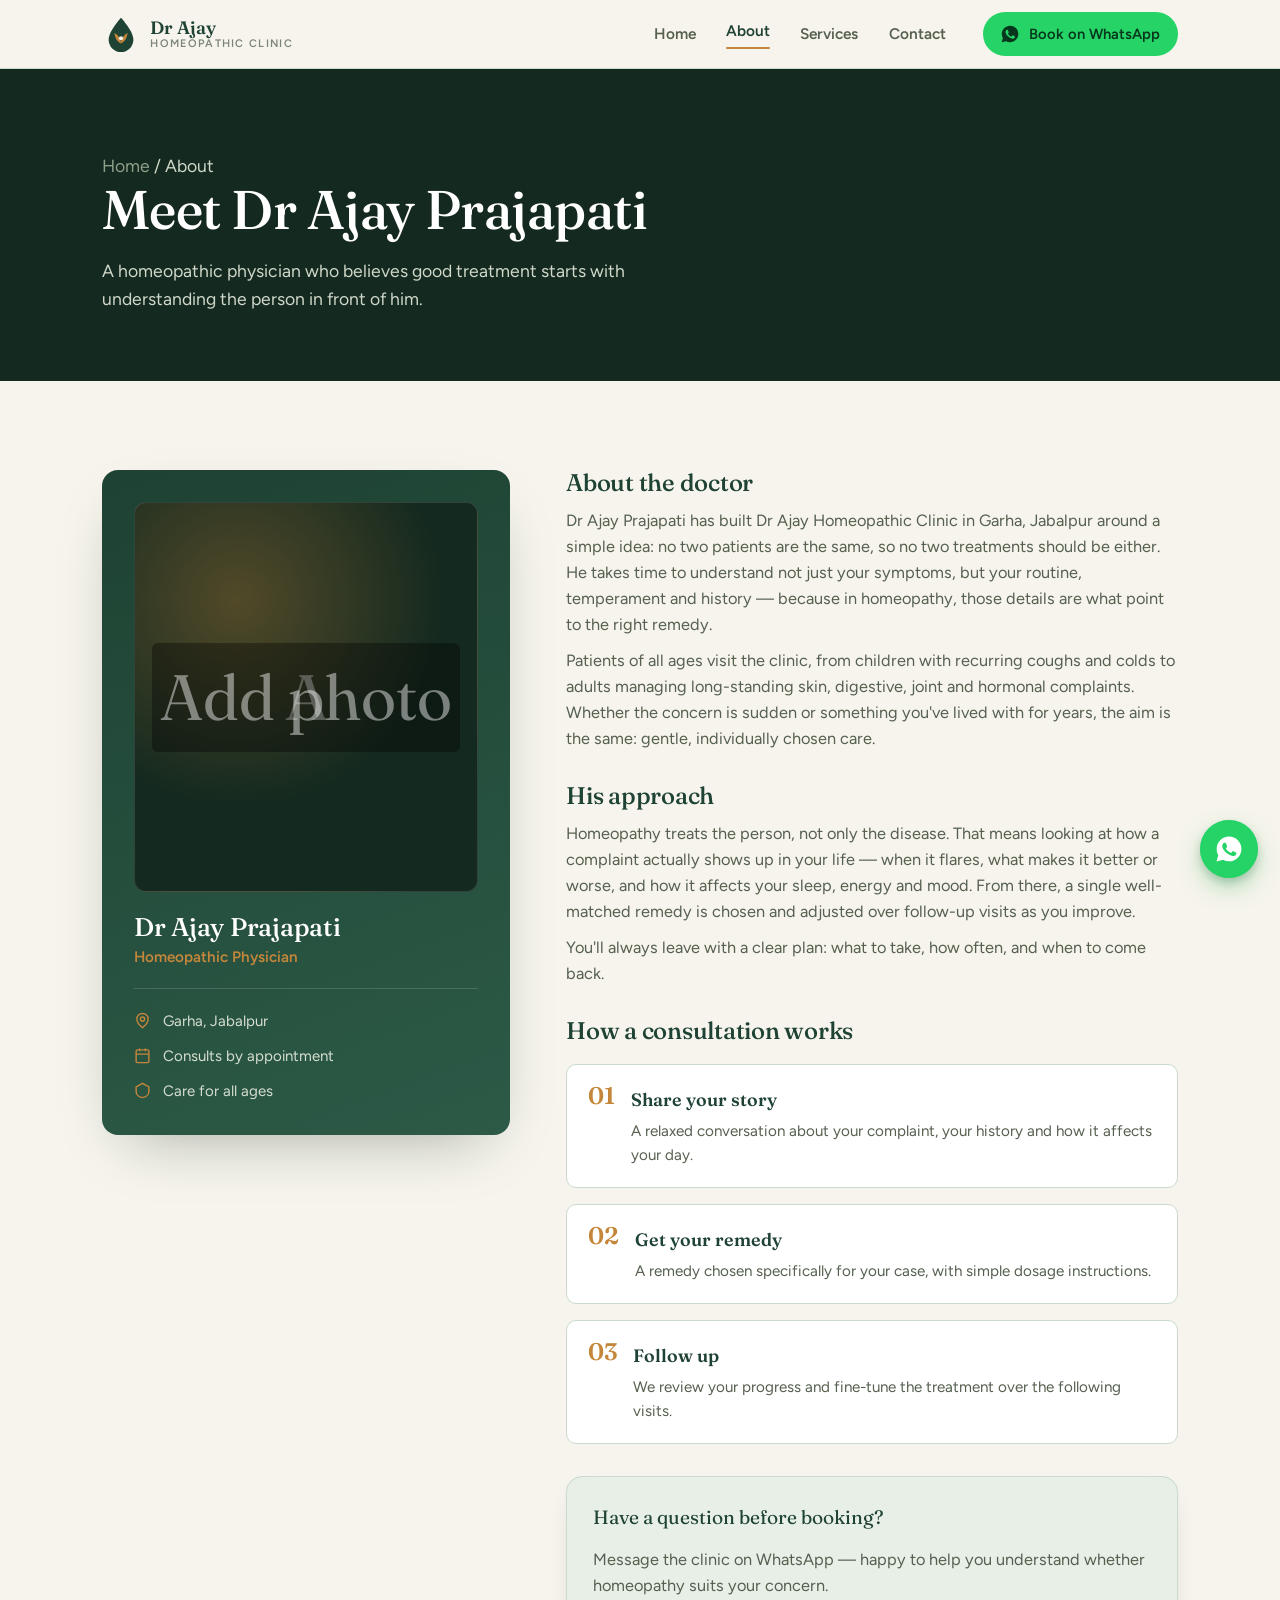
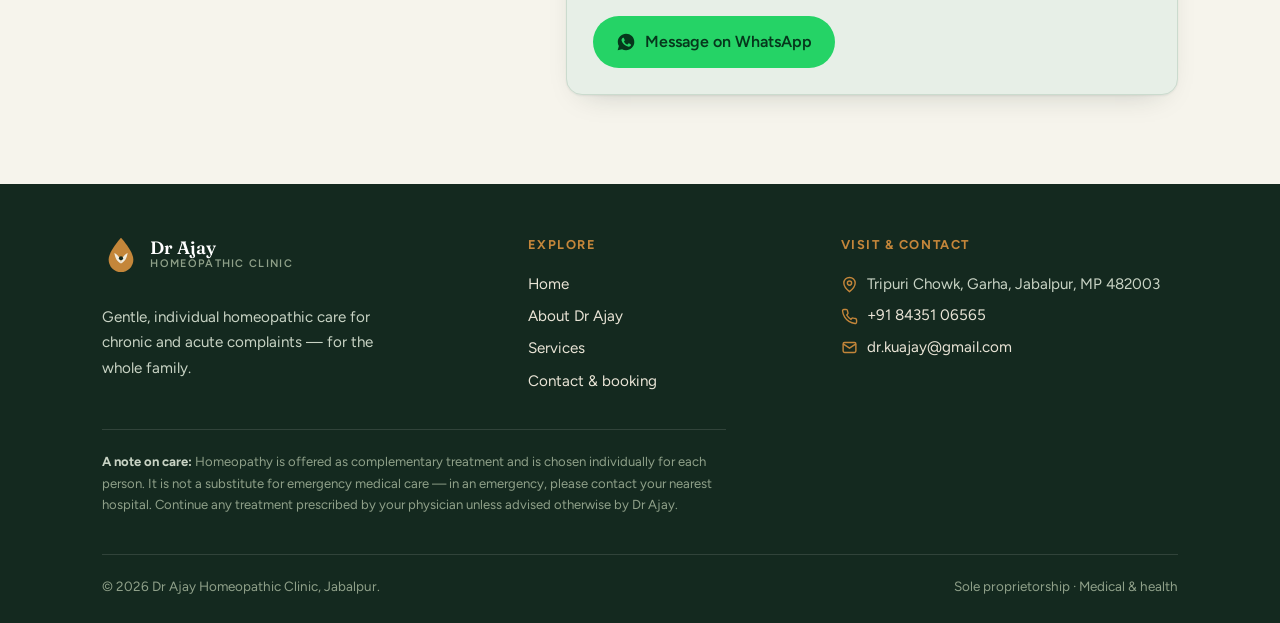
==== about.html @ 4fc21c39 "Initial site for Dr Ajay Homeopathic Clinic" ====
<!DOCTYPE html>
<html lang="en">
<head>
<meta charset="UTF-8" />
<meta name="viewport" content="width=device-width, initial-scale=1.0" />
<title>About Dr Ajay Prajapati — Dr Ajay Homeopathic Clinic, Jabalpur</title>
<meta name="description" content="Meet Dr Ajay Prajapati and learn how consultations work at Dr Ajay Homeopathic Clinic in Garha, Jabalpur." />
<link rel="preconnect" href="https://fonts.googleapis.com">
<link rel="preconnect" href="https://fonts.gstatic.com" crossorigin>
<link href="https://fonts.googleapis.com/css2?family=Fraunces:opsz,wght@9..144,400;9..144,500;9..144,600&family=Figtree:wght@400;500;600;700&display=swap" rel="stylesheet">
<link rel="stylesheet" href="styles.css" />
<link rel="canonical" href="https://REPLACE_WITH_YOUR_URL/about.html" />
<meta name="theme-color" content="#1E4233" />
<link rel="icon" href="favicon.svg" type="image/svg+xml" />
<link rel="apple-touch-icon" href="apple-touch-icon.png" />
<meta property="og:type" content="website" />
<meta property="og:site_name" content="Dr Ajay Homeopathic Clinic" />
<meta property="og:title" content="About Dr Ajay Prajapati — Homeopathic Physician, Jabalpur" />
<meta property="og:description" content="Meet Dr Ajay Prajapati and see how consultations work at Dr Ajay Homeopathic Clinic in Garha, Jabalpur." />
<meta property="og:url" content="https://REPLACE_WITH_YOUR_URL/about.html" />
<meta property="og:image" content="https://REPLACE_WITH_YOUR_URL/og-image.png" />
<meta property="og:image:width" content="1200" />
<meta property="og:image:height" content="630" />
<meta property="og:locale" content="en_IN" />
<meta name="twitter:card" content="summary_large_image" />
<meta name="twitter:title" content="About Dr Ajay Prajapati — Homeopathic Physician, Jabalpur" />
<meta name="twitter:description" content="Meet Dr Ajay Prajapati and see how consultations work at Dr Ajay Homeopathic Clinic in Garha, Jabalpur." />
<meta name="twitter:image" content="https://REPLACE_WITH_YOUR_URL/og-image.png" />
<script type="application/ld+json">
{
  "@context": "https://schema.org",
  "@type": "MedicalClinic",
  "name": "Dr Ajay Homeopathic Clinic",
  "description": "Gentle, individual homeopathic care for chronic and acute complaints \u2014 for the whole family.",
  "url": "https://REPLACE_WITH_YOUR_URL/",
  "telephone": "+91-84351-06565",
  "email": "dr.kuajay@gmail.com",
  "image": "https://REPLACE_WITH_YOUR_URL/og-image.png",
  "priceRange": "\u20b9\u20b9",
  "medicalSpecialty": "Homeopathic",
  "availableService": [
    {"@type":"MedicalTherapy","name":"Skin complaints"},
    {"@type":"MedicalTherapy","name":"Digestion & gut issues"},
    {"@type":"MedicalTherapy","name":"Fever & infections"},
    {"@type":"MedicalTherapy","name":"Weight & metabolism"},
    {"@type":"MedicalTherapy","name":"Hair fall"},
    {"@type":"MedicalTherapy","name":"Women's & men's health"}
  ],
  "address": {
    "@type": "PostalAddress",
    "streetAddress": "Tripuri Chowk, Garha",
    "addressLocality": "Jabalpur",
    "addressRegion": "Madhya Pradesh",
    "postalCode": "482003",
    "addressCountry": "IN"
  },
  "areaServed": "Jabalpur",
  "founder": {"@type":"Person","name":"Dr Ajay Prajapati","jobTitle":"Homeopathic Physician"}
}
</script>
<style>
.page-head { background: var(--pine-deep); color:#F1ECDF; padding: clamp(2.6rem,6vw,4.2rem) 0; }
.page-head h1 { color:#fff; font-size: clamp(2.2rem,5vw,3.4rem); max-width:18ch; }
.page-head p { color:#CFD8C9; max-width: 52ch; margin:1rem 0 0; font-size:1.1rem; }
.crumb { font-size:.85rem; color:#8FA089; margin-bottom:1rem; }
.crumb a{ color:#8FA089; text-decoration:none; } .crumb a:hover{ text-decoration:underline; }

.bio-grid { display:grid; grid-template-columns: .8fr 1.2fr; gap: clamp(2rem,5vw,3.5rem); align-items:start; }
.portrait {
  position:sticky; top: 92px;
  background: linear-gradient(160deg, var(--pine), var(--pine-mid));
  border-radius: var(--radius); padding: 2rem; color:#F1ECDF; box-shadow: var(--shadow-lg);
}
.portrait__ph {
  aspect-ratio: 3/3.4; border-radius: 12px; overflow:hidden;
  background:
    radial-gradient(circle at 30% 25%, rgba(196,134,58,.35), transparent 55%),
    var(--pine-deep);
  display:grid; place-items:center; margin-bottom:1.3rem; border:1px solid rgba(255,255,255,.12);
}
.portrait__ph span{ font-family:var(--display); font-size:4rem; color: rgba(255,255,255,.45); }
.portrait h2{ color:#fff; font-size:1.6rem; }
.portrait .role{ color:var(--amber); font-weight:600; font-size:.95rem; margin:.2rem 0 1rem; }
.portrait .facts{ list-style:none; margin:1.2rem 0 0; padding:1.2rem 0 0; border-top:1px solid rgba(255,255,255,.14); display:flex; flex-direction:column; gap:.7rem; font-size:.94rem; color:#D6DED0;}
.portrait .facts svg{ width:17px; height:17px; color:var(--amber); margin-right:.5rem; vertical-align:-3px;}
.ph-tag{ position:absolute; margin:.6rem; font-size:.72rem; background:rgba(0,0,0,.35); color:#fff; padding:.2rem .5rem; border-radius:6px; }

.prose h3{ font-size:1.5rem; margin: 2rem 0 .6rem; }
.prose h3:first-child{ margin-top:0; }
.prose p{ color: var(--ink-soft); margin:.6rem 0; }

.steps{ counter-reset: step; display:grid; gap:1rem; margin-top:1.2rem; }
.step{ display:flex; gap:1rem; background:var(--paper); border:1px solid var(--sage-line); border-radius:var(--radius-sm); padding:1.2rem 1.3rem; }
.step__n{ counter-increment: step; font-family:var(--display); font-weight:600; color:var(--amber); font-size:1.5rem; line-height:1; flex:0 0 auto; }
.step__n::before{ content: counter(step, decimal-leading-zero); }
.step h4{ margin:.1rem 0 .3rem; font-family:var(--display); font-weight:600; color:var(--pine); font-size:1.12rem; }
.step p{ margin:0; color:var(--ink-soft); font-size:.95rem; }

@media (max-width: 820px){ .bio-grid{ grid-template-columns:1fr; } .portrait{ position:static; } }
</style>
</head>
<body>

<header class="site-head">
  <div class="wrap">
    <a class="brand" href="index.html" aria-label="Dr Ajay Homeopathic Clinic — home">
      <svg class="brand__mark" viewBox="0 0 40 40" fill="none" aria-hidden="true">
        <path d="M20 3C20 3 7 17 7 26a13 13 0 0 0 26 0C33 17 20 3 20 3Z" fill="#1E4233"/>
        <path d="M20 30c0-5 3-9 7-11-1 6-3 9-7 11Zm0 0c0-5-3-9-7-11 1 6 3 9 7 11Z" fill="#C4863A"/>
        <circle cx="20" cy="24.5" r="2.2" fill="#F6F4EC"/>
      </svg>
      <span class="brand__text"><span class="brand__name">Dr Ajay</span><span class="brand__sub">Homeopathic Clinic</span></span>
    </a>
    <nav class="nav" aria-label="Primary">
      <a href="index.html">Home</a>
      <a href="about.html" class="is-active">About</a>
      <a href="services.html">Services</a>
      <a href="contact.html">Contact</a>
    </nav>
    <div class="head-cta">
      <a class="btn btn--wa" href="contact.html">
        <svg viewBox="0 0 24 24" fill="currentColor" aria-hidden="true"><path d="M12.04 2C6.58 2 2.13 6.45 2.13 11.91c0 1.75.46 3.45 1.32 4.95L2 22l5.25-1.38a9.9 9.9 0 0 0 4.79 1.22h.01c5.46 0 9.91-4.45 9.91-9.91 0-2.65-1.03-5.14-2.9-7.01A9.82 9.82 0 0 0 12.04 2Zm5.8 14.13c-.25.7-1.44 1.33-1.98 1.38-.53.05-.53.44-3.34-.7-2.8-1.14-4.6-4-4.74-4.19-.14-.19-1.15-1.53-1.15-2.92 0-1.39.73-2.07.99-2.35a1.04 1.04 0 0 1 .75-.35c.19 0 .37 0 .53.01.17.01.4-.06.62.48.25.6.85 2.08.92 2.23.07.14.12.31.02.5-.09.19-.14.31-.28.48-.14.16-.29.37-.42.49-.14.14-.28.29-.12.56.16.28.71 1.17 1.53 1.9 1.05.93 1.94 1.22 2.22 1.36.28.14.44.12.6-.07.16-.19.69-.8.87-1.08.18-.28.37-.23.62-.14.25.09 1.6.76 1.87.9.28.14.46.21.53.32.07.12.07.65-.18 1.35Z"/></svg>
        Book on WhatsApp
      </a>
    </div>
    <button class="nav-toggle" data-nav-toggle aria-label="Open menu" aria-expanded="false">
      <svg viewBox="0 0 24 24" fill="none" stroke="currentColor" stroke-width="2" stroke-linecap="round"><path d="M3 6h18M3 12h18M3 18h18"/></svg>
    </button>
  </div>
</header>

<section class="page-head">
  <div class="wrap">
    <p class="crumb"><a href="index.html">Home</a> / About</p>
    <h1>Meet Dr Ajay Prajapati</h1>
    <p>A homeopathic physician who believes good treatment starts with understanding the person in front of him.</p>
  </div>
</section>

<section class="section">
  <div class="wrap bio-grid">
    <aside class="portrait reveal">
      <div class="portrait__ph">
        <span class="ph-tag">Add photo</span>
        <span>A</span>
      </div>
      <h2>Dr Ajay Prajapati</h2>
      <p class="role">Homeopathic Physician</p>
      <ul class="facts">
        <li><svg viewBox="0 0 24 24" fill="none" stroke="currentColor" stroke-width="2"><path d="M20 10c0 6-8 12-8 12s-8-6-8-12a8 8 0 0 1 16 0Z"/><circle cx="12" cy="10" r="3"/></svg> Garha, Jabalpur</li>
        <li><svg viewBox="0 0 24 24" fill="none" stroke="currentColor" stroke-width="2"><rect x="3" y="4" width="18" height="18" rx="2"/><path d="M16 2v4M8 2v4M3 10h18"/></svg> Consults by appointment</li>
        <li><svg viewBox="0 0 24 24" fill="none" stroke="currentColor" stroke-width="2"><path d="M12 2 3 7v6c0 5 3.8 8.5 9 9 5.2-.5 9-4 9-9V7l-9-5Z"/></svg> Care for all ages</li>
      </ul>
    </aside>

    <div class="prose reveal">
      <h3>About the doctor</h3>
      <p>Dr Ajay Prajapati has built Dr Ajay Homeopathic Clinic in Garha, Jabalpur around a simple idea: no two patients are the same, so no two treatments should be either. He takes time to understand not just your symptoms, but your routine, temperament and history — because in homeopathy, those details are what point to the right remedy.</p>
      <p>Patients of all ages visit the clinic, from children with recurring coughs and colds to adults managing long-standing skin, digestive, joint and hormonal complaints. Whether the concern is sudden or something you've lived with for years, the aim is the same: gentle, individually chosen care.</p>

      <h3>His approach</h3>
      <p>Homeopathy treats the person, not only the disease. That means looking at how a complaint actually shows up in your life — when it flares, what makes it better or worse, and how it affects your sleep, energy and mood. From there, a single well-matched remedy is chosen and adjusted over follow-up visits as you improve.</p>
      <p>You'll always leave with a clear plan: what to take, how often, and when to come back.</p>

      <h3>How a consultation works</h3>
      <div class="steps">
        <div class="step"><div class="step__n"></div><div><h4>Share your story</h4><p>A relaxed conversation about your complaint, your history and how it affects your day.</p></div></div>
        <div class="step"><div class="step__n"></div><div><h4>Get your remedy</h4><p>A remedy chosen specifically for your case, with simple dosage instructions.</p></div></div>
        <div class="step"><div class="step__n"></div><div><h4>Follow up</h4><p>We review your progress and fine-tune the treatment over the following visits.</p></div></div>
      </div>

      <div class="card" style="margin-top:2rem; background: var(--sage); border-color: var(--sage-line);">
        <p style="margin:0 0 .8rem; font-family:var(--display); font-size:1.2rem; color:var(--pine);">Have a question before booking?</p>
        <p style="margin:0 0 1.1rem; color:var(--ink-soft);">Message the clinic on WhatsApp — happy to help you understand whether homeopathy suits your concern.</p>
        <a class="btn btn--wa" href="contact.html">
          <svg viewBox="0 0 24 24" fill="currentColor" aria-hidden="true"><path d="M12.04 2C6.58 2 2.13 6.45 2.13 11.91c0 1.75.46 3.45 1.32 4.95L2 22l5.25-1.38a9.9 9.9 0 0 0 4.79 1.22h.01c5.46 0 9.91-4.45 9.91-9.91 0-2.65-1.03-5.14-2.9-7.01A9.82 9.82 0 0 0 12.04 2Zm5.8 14.13c-.25.7-1.44 1.33-1.98 1.38-.53.05-.53.44-3.34-.7-2.8-1.14-4.6-4-4.74-4.19-.14-.19-1.15-1.53-1.15-2.92 0-1.39.73-2.07.99-2.35a1.04 1.04 0 0 1 .75-.35c.19 0 .37 0 .53.01.17.01.4-.06.62.48.25.6.85 2.08.92 2.23.07.14.12.31.02.5-.09.19-.14.31-.28.48-.14.16-.29.37-.42.49-.14.14-.28.29-.12.56.16.28.71 1.17 1.53 1.9 1.05.93 1.94 1.22 2.22 1.36.28.14.44.12.6-.07.16-.19.69-.8.87-1.08.18-.28.37-.23.62-.14.25.09 1.6.76 1.87.9.28.14.46.21.53.32.07.12.07.65-.18 1.35Z"/></svg>
          Message on WhatsApp
        </a>
      </div>
    </div>
  </div>
</section>

<footer class="site-foot">
  <div class="wrap">
    <div class="foot-grid">
      <div class="foot-brand">
        <a class="brand" href="index.html" style="margin-bottom:1rem">
          <svg class="brand__mark" viewBox="0 0 40 40" fill="none" aria-hidden="true">
            <path d="M20 3C20 3 7 17 7 26a13 13 0 0 0 26 0C33 17 20 3 20 3Z" fill="#C4863A"/>
            <path d="M20 30c0-5 3-9 7-11-1 6-3 9-7 11Zm0 0c0-5-3-9-7-11 1 6 3 9 7 11Z" fill="#F1ECDF"/>
            <circle cx="20" cy="24.5" r="2.2" fill="#14291F"/>
          </svg>
          <span class="brand__text"><span class="brand__name">Dr Ajay</span><span class="brand__sub" style="color:#8FA089">Homeopathic Clinic</span></span>
        </a>
        <p>Gentle, individual homeopathic care for chronic and acute complaints — for the whole family.</p>
      </div>
      <div>
        <h4>Explore</h4>
        <ul class="foot-list">
          <li><a href="index.html">Home</a></li>
          <li><a href="about.html">About Dr Ajay</a></li>
          <li><a href="services.html">Services</a></li>
          <li><a href="contact.html">Contact &amp; booking</a></li>
        </ul>
      </div>
      <div>
        <h4>Visit &amp; contact</h4>
        <p class="contact-line"><svg viewBox="0 0 24 24" fill="none" stroke="currentColor" stroke-width="2"><path d="M20 10c0 6-8 12-8 12s-8-6-8-12a8 8 0 0 1 16 0Z"/><circle cx="12" cy="10" r="3"/></svg> Tripuri Chowk, Garha, Jabalpur, MP 482003</p>
        <p class="contact-line"><svg viewBox="0 0 24 24" fill="none" stroke="currentColor" stroke-width="2"><path d="M22 16.9v3a2 2 0 0 1-2.2 2 19.8 19.8 0 0 1-8.6-3 19.5 19.5 0 0 1-6-6 19.8 19.8 0 0 1-3-8.6A2 2 0 0 1 4.1 2h3a2 2 0 0 1 2 1.7c.1 1 .4 1.9.7 2.8a2 2 0 0 1-.5 2.1L8.1 9.9a16 16 0 0 0 6 6l1.3-1.3a2 2 0 0 1 2.1-.4c.9.3 1.8.6 2.8.7a2 2 0 0 1 1.7 2Z"/></svg> <a href="tel:+918435106565">+91 84351 06565</a></p>
        <p class="contact-line"><svg viewBox="0 0 24 24" fill="none" stroke="currentColor" stroke-width="2"><rect x="3" y="5" width="18" height="14" rx="2"/><path d="m3 7 9 6 9-6"/></svg> <a href="mailto:dr.kuajay@gmail.com">dr.kuajay@gmail.com</a></p>
      </div>
    </div>
    <p class="disclaimer"><b>A note on care:</b> Homeopathy is offered as complementary treatment and is chosen individually for each person. It is not a substitute for emergency medical care — in an emergency, please contact your nearest hospital. Continue any treatment prescribed by your physician unless advised otherwise by Dr Ajay.</p>
    <div class="foot-bottom">
      <span>© <span data-year>2025</span> Dr Ajay Homeopathic Clinic, Jabalpur.</span>
      <span>Sole proprietorship · Medical &amp; health</span>
    </div>
  </div>
</footer>

<script src="script.js"></script>
</body>
</html>
---- styles.css ----
/* ===========================================================
   Dr Ajay Homeopathic Clinic — shared styles
   Concept: "Apothecary" — herbal green + honey amber + ivory,
   with the homeopathic globule as recurring signature.
   =========================================================== */

:root {
  --pine:       #1E4233;   /* primary structural green */
  --pine-deep:  #14291F;   /* hero / footer bg */
  --pine-mid:   #2C5A47;
  --sage:       #E7EFE7;   /* light surface */
  --sage-line:  #CBDBCE;   /* borders on light */
  --ivory:      #F6F4EC;   /* page background */
  --paper:      #FFFFFF;   /* cards */
  --amber:      #C4863A;   /* honey accent */
  --amber-deep: #A96E2A;
  --amber-ink:  #8F5A16;   /* accessible amber for text on light (>=4.5:1) */
  --amber-soft: #EFE3CE;
  --ink:        #1F261D;   /* body text */
  --ink-soft:   #55604F;   /* muted text */
  --ink-faint:  #7C8676;
  --wa:         #25D366;   /* whatsapp green */
  --wa-deep:    #1Ba74f;

  --maxw: 1120px;
  --radius: 16px;
  --radius-sm: 10px;
  --shadow: 0 1px 2px rgba(20,41,31,.06), 0 12px 30px -18px rgba(20,41,31,.28);
  --shadow-lg: 0 24px 60px -28px rgba(20,41,31,.40);

  --display: "Fraunces", Georgia, "Times New Roman", serif;
  --body: "Figtree", system-ui, -apple-system, "Segoe UI", sans-serif;
}

* { box-sizing: border-box; }

html { scroll-behavior: smooth; }

body {
  margin: 0;
  font-family: var(--body);
  color: var(--ink);
  background: var(--ivory);
  line-height: 1.6;
  font-size: 1.02rem;
  -webkit-font-smoothing: antialiased;
  text-rendering: optimizeLegibility;
}

img { max-width: 100%; display: block; }
a { color: inherit; }

h1, h2, h3 {
  font-family: var(--display);
  font-weight: 500;
  line-height: 1.12;
  letter-spacing: -0.01em;
  margin: 0;
  color: var(--pine);
}

.wrap { width: 100%; max-width: var(--maxw); margin-inline: auto; padding-inline: 22px; }

.eyebrow {
  font-size: .78rem;
  font-weight: 700;
  letter-spacing: .14em;
  text-transform: uppercase;
  color: var(--amber-ink);
  display: inline-flex;
  align-items: center;
  gap: .55rem;
  margin: 0 0 .9rem;
}
.eyebrow::before {
  content: "";
  width: 7px; height: 7px; border-radius: 50%;
  background: var(--amber);
  box-shadow: 11px 0 0 -1px var(--amber), 22px 0 0 -2px var(--amber);
  flex: 0 0 auto;
  margin-right: 16px;
}

/* ---------- buttons ---------- */
.btn {
  --_bg: var(--pine);
  --_fg: #fff;
  display: inline-flex;
  align-items: center;
  justify-content: center;
  gap: .55rem;
  font-family: var(--body);
  font-weight: 600;
  font-size: 1rem;
  line-height: 1;
  padding: .95rem 1.4rem;
  border-radius: 999px;
  border: 1.5px solid transparent;
  background: var(--_bg);
  color: var(--_fg);
  text-decoration: none;
  cursor: pointer;
  transition: transform .18s ease, box-shadow .18s ease, background .18s ease;
}
.btn:hover { transform: translateY(-2px); box-shadow: var(--shadow); }
.btn:active { transform: translateY(0); }
.btn svg { width: 20px; height: 20px; flex: 0 0 auto; }

.btn--wa   { --_bg: var(--wa); --_fg: #06371c; }
.btn--wa:hover { background: var(--wa-deep); --_fg:#fff; }
.btn--ghost {
  --_bg: transparent; --_fg: var(--pine);
  border-color: color-mix(in srgb, var(--pine) 30%, transparent);
}
.btn--ghost:hover { background: var(--sage); }
.btn--amber { --_bg: var(--amber); --_fg:#fff; }
.btn--amber:hover { background: var(--amber-deep); }
.btn--onDark { --_bg: transparent; --_fg:#F3EFE4; border-color: rgba(243,239,228,.32); }
.btn--onDark:hover { background: rgba(243,239,228,.10); }

/* ---------- site header ---------- */
.site-head {
  position: sticky; top: 0; z-index: 60;
  background: color-mix(in srgb, var(--ivory) 88%, transparent);
  backdrop-filter: blur(10px);
  border-bottom: 1px solid var(--sage-line);
}
.site-head .wrap {
  display: flex; align-items: center; gap: 1rem;
  min-height: 68px;
}
.brand { display: inline-flex; align-items: center; gap: .65rem; text-decoration: none; margin-right: auto; }
.brand__mark { width: 38px; height: 38px; flex: 0 0 auto; }
.brand__text { display: flex; flex-direction: column; line-height: 1.05; }
.brand__name { font-family: var(--display); font-weight: 600; font-size: 1.12rem; color: var(--pine); }
.brand__sub { font-size: .68rem; letter-spacing: .12em; text-transform: uppercase; color: var(--ink-faint); font-weight: 600; }

.nav { display: flex; align-items: center; gap: .3rem; }
.nav a {
  text-decoration: none; color: var(--ink-soft); font-weight: 600; font-size: .96rem;
  padding: .5rem .8rem; border-radius: 8px; transition: color .15s, background .15s;
}
.nav a:hover { color: var(--pine); background: var(--sage); }
.nav a.is-active { color: var(--pine); }
.nav a.is-active::after {
  content:""; display:block; height:2px; margin-top:3px; border-radius:2px;
  background: var(--amber);
}
.head-cta { margin-left: .5rem; }
.head-cta .btn { padding: .7rem 1.05rem; font-size: .92rem; }

.nav-toggle {
  display: none; margin-left: auto;
  background: var(--pine); border: none; color: #fff;
  width: 44px; height: 44px; border-radius: 11px; cursor: pointer;
  align-items: center; justify-content: center;
}
.nav-toggle svg { width: 22px; height: 22px; }

/* ---------- sections ---------- */
.section { padding: clamp(3.4rem, 7vw, 6rem) 0; }
.section--sage { background: var(--sage); }
.section--pine { background: var(--pine-deep); color: #E9E4D6; }
.section--pine h2, .section--pine h3 { color: #fff; }
.section--pine .eyebrow { color: var(--amber); }

.section-head { max-width: 640px; margin-bottom: 2.6rem; }
.section-head h2 { font-size: clamp(1.9rem, 4.2vw, 2.7rem); }
.section-head p { color: var(--ink-soft); font-size: 1.08rem; margin: .9rem 0 0; }
.section--pine .section-head p { color: #C8D3C4; }

/* globule divider */
.globules { display:flex; gap:9px; justify-content:center; padding: 6px 0; }
.globules span { width:8px; height:8px; border-radius:50%; background: var(--amber); opacity:.9; }
.globules span:nth-child(2){ background: var(--pine); }
.globules span:nth-child(3){ background: var(--amber); }

/* ---------- cards ---------- */
.card {
  background: var(--paper);
  border: 1px solid var(--sage-line);
  border-radius: var(--radius);
  padding: 1.6rem;
  box-shadow: var(--shadow);
}

.grid { display: grid; gap: 1.1rem; }
.grid--3 { grid-template-columns: repeat(3, 1fr); }
.grid--2 { grid-template-columns: repeat(2, 1fr); }
.grid--4 { grid-template-columns: repeat(4, 1fr); }

/* focus-area card */
.focus {
  display: flex; flex-direction: column; gap: .6rem;
  background: var(--paper); border: 1px solid var(--sage-line);
  border-radius: var(--radius); padding: 1.5rem;
  transition: transform .2s ease, box-shadow .2s ease, border-color .2s;
}
.focus:hover { transform: translateY(-4px); box-shadow: var(--shadow); border-color: var(--amber-soft); }
.focus__ico {
  width: 46px; height: 46px; border-radius: 12px;
  background: var(--sage); color: var(--pine);
  display: grid; place-items: center; margin-bottom: .3rem;
}
.focus__ico svg { width: 24px; height: 24px; }
.focus h3 { font-size: 1.22rem; }
.focus p { margin: 0; color: var(--ink-soft); font-size: .96rem; }

/* condition chips as globule-marked list */
.chips { display: flex; flex-wrap: wrap; gap: .55rem; margin: 0; padding: 0; list-style: none; }
.chips li {
  display: inline-flex; align-items: center; gap: .5rem;
  background: var(--paper); border: 1px solid var(--sage-line);
  border-radius: 999px; padding: .5rem .95rem .5rem .8rem;
  font-size: .93rem; font-weight: 500; color: var(--ink);
}
.chips li::before {
  content:""; width:8px; height:8px; border-radius:50%;
  background: var(--amber); flex: 0 0 auto;
}
.section--pine .chips li { background: rgba(255,255,255,.05); border-color: rgba(255,255,255,.14); color:#E9E4D6; }

/* stat strip */
.stats { display: grid; grid-template-columns: repeat(3,1fr); gap: 1rem; }
.stat { text-align: center; padding: 1rem; }
.stat b { font-family: var(--display); font-weight: 600; font-size: clamp(1.9rem,4vw,2.5rem); color: var(--amber); display:block; }
.stat span { font-size: .9rem; color: var(--ink-soft); }
.section--pine .stat span { color:#C8D3C4; }

/* ---------- footer ---------- */
.site-foot { background: var(--pine-deep); color: #C8D3C4; padding: 3.2rem 0 1.6rem; }
.site-foot a { color: #E9E4D6; text-decoration: none; }
.site-foot a:hover { text-decoration: underline; }
.foot-grid { display: grid; grid-template-columns: 1.4fr 1fr 1.2fr; gap: 2rem; }
.foot-grid h4 { font-family: var(--body); font-size: .8rem; letter-spacing: .12em; text-transform: uppercase; color: var(--amber); margin: 0 0 1rem; }
.foot-grid p, .foot-grid li { font-size: .95rem; line-height: 1.7; }
.foot-list { list-style: none; margin:0; padding:0; display:flex; flex-direction:column; gap:.4rem; }
.foot-brand .brand__name { color:#fff; }
.foot-brand p { max-width: 30ch; }
.foot-bottom { border-top: 1px solid rgba(255,255,255,.12); margin-top: 2.4rem; padding-top: 1.3rem; font-size: .84rem; color:#8FA089; display:flex; justify-content:space-between; flex-wrap:wrap; gap:.6rem; }

.contact-line { display:flex; align-items:center; gap:.6rem; margin:.35rem 0; }
.contact-line svg { width:17px; height:17px; flex:0 0 auto; color: var(--amber); }

/* ---------- utilities ---------- */
.center { text-align: center; }
.mt-lg { margin-top: 2.2rem; }
.cta-row { display:flex; flex-wrap:wrap; gap:.8rem; }
.lead { font-size: 1.14rem; color: var(--ink-soft); }
.note { font-size:.86rem; color: var(--ink-faint); }

/* reveal on scroll */
.reveal { opacity: 0; transform: translateY(18px); transition: opacity .7s ease, transform .7s ease; }
.reveal.in { opacity: 1; transform: none; }

/* ---------- responsive ---------- */
@media (max-width: 860px) {
  .grid--3, .grid--4 { grid-template-columns: repeat(2, 1fr); }
  .foot-grid { grid-template-columns: 1fr 1fr; }
  .foot-brand { grid-column: 1 / -1; }
}
@media (max-width: 720px) {
  .nav, .head-cta { display: none; }
  .nav-toggle { display: inline-flex; }
  .site-head.open .nav {
    display: flex; flex-direction: column; align-items: stretch;
    position: absolute; top: 68px; left: 0; right: 0;
    background: var(--ivory); border-bottom: 1px solid var(--sage-line);
    padding: .6rem 22px 1rem; gap: .1rem;
  }
  .site-head.open .nav a { padding: .85rem .4rem; border-radius: 8px; }
  .site-head.open .head-cta { display: block; padding: .4rem 22px 1rem; background: var(--ivory); }
  .site-head.open .head-cta .btn { width: 100%; }
}
@media (max-width: 560px) {
  .grid--2, .grid--3, .grid--4 { grid-template-columns: 1fr; }
  .stats { grid-template-columns: 1fr; gap: .4rem; }
  .stat { padding: .5rem; }
}

@media (prefers-reduced-motion: reduce) {
  * { scroll-behavior: auto; }
  .reveal { transition: none; opacity: 1; transform: none; }
  .btn:hover, .focus:hover { transform: none; }
}

:focus-visible { outline: 3px solid var(--amber); outline-offset: 2px; border-radius: 4px; }

/* ===========================================================
   v2 additions: floating WA button, mobile book bar,
   form validation states, disclaimer
   =========================================================== */

/* floating WhatsApp button (desktop / tablet) */
.wa-fab{
  position: fixed; right: 22px; bottom: 22px; z-index: 70;
  width: 58px; height: 58px; border-radius: 50%;
  background: var(--wa); color:#fff;
  display:grid; place-items:center;
  box-shadow: 0 10px 26px -6px rgba(29,167,79,.55), 0 4px 10px rgba(0,0,0,.15);
  text-decoration:none;
  transition: transform .2s ease, box-shadow .2s ease;
  animation: wa-pop .4s ease both;
}
.wa-fab:hover{ transform: translateY(-3px) scale(1.04); background: var(--wa-deep); }
.wa-fab svg{ width: 30px; height: 30px; }
.wa-fab::after{
  content:""; position:absolute; inset:0; border-radius:50%;
  border: 2px solid var(--wa); opacity:.5; animation: wa-ring 2.4s ease-out infinite;
}
@keyframes wa-ring{ 0%{ transform:scale(1); opacity:.5 } 100%{ transform:scale(1.7); opacity:0 } }
@keyframes wa-pop{ from{ transform: scale(0); } to{ transform: scale(1); } }

/* sticky bottom action bar (mobile only) */
.action-bar{ display:none; }
@media (max-width: 720px){
  .wa-fab{ display:none; } /* bar replaces the fab on phones */
  .action-bar{
    display:grid; grid-template-columns: 1fr 1.4fr; gap:.6rem;
    position: fixed; left:0; right:0; bottom:0; z-index:70;
    padding:.6rem .8rem calc(.6rem + env(safe-area-inset-bottom,0));
    background: color-mix(in srgb, var(--ivory) 94%, transparent);
    backdrop-filter: blur(10px);
    border-top:1px solid var(--sage-line);
  }
  .action-bar .btn{ width:100%; padding:.85rem 1rem; font-size:.98rem; }
  body{ padding-bottom: 76px; } /* keep content clear of the bar */
}

/* form validation */
.field input[aria-invalid="true"],
.field textarea[aria-invalid="true"]{
  border-color:#C0492F; background:#FCF1EE;
}
.field .err-msg{
  display:none; color:#B23A22; font-size:.83rem; font-weight:600; margin-top:.35rem;
}
.field .err-msg.show{ display:block; }
.field input[aria-invalid="true"] ~ .err-msg,
.field textarea[aria-invalid="true"] ~ .err-msg{ display:block; }

/* medical disclaimer */
.disclaimer{
  border-top:1px solid rgba(255,255,255,.12);
  margin-top:2rem; padding-top:1.3rem;
  font-size:.82rem; color:#8FA089; line-height:1.65; max-width: 78ch;
}
.disclaimer b{ color:#C8D3C4; }
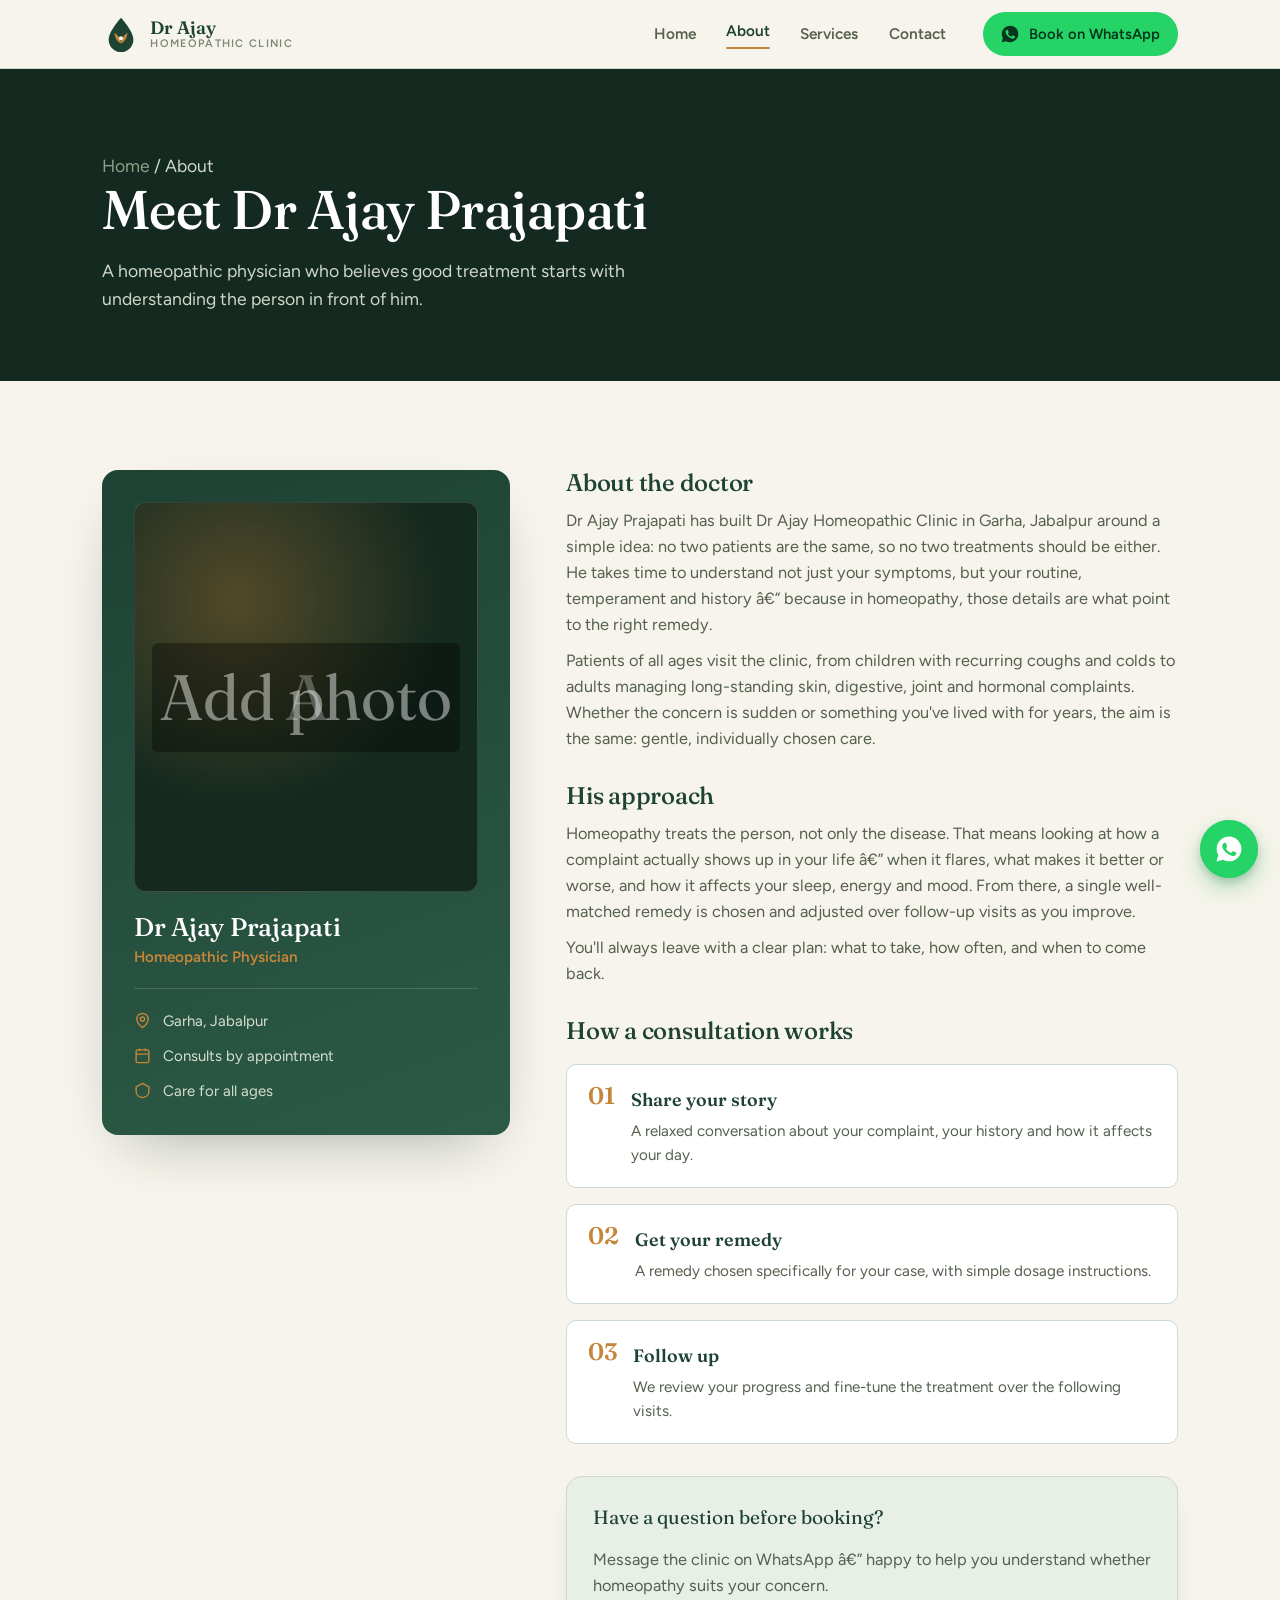
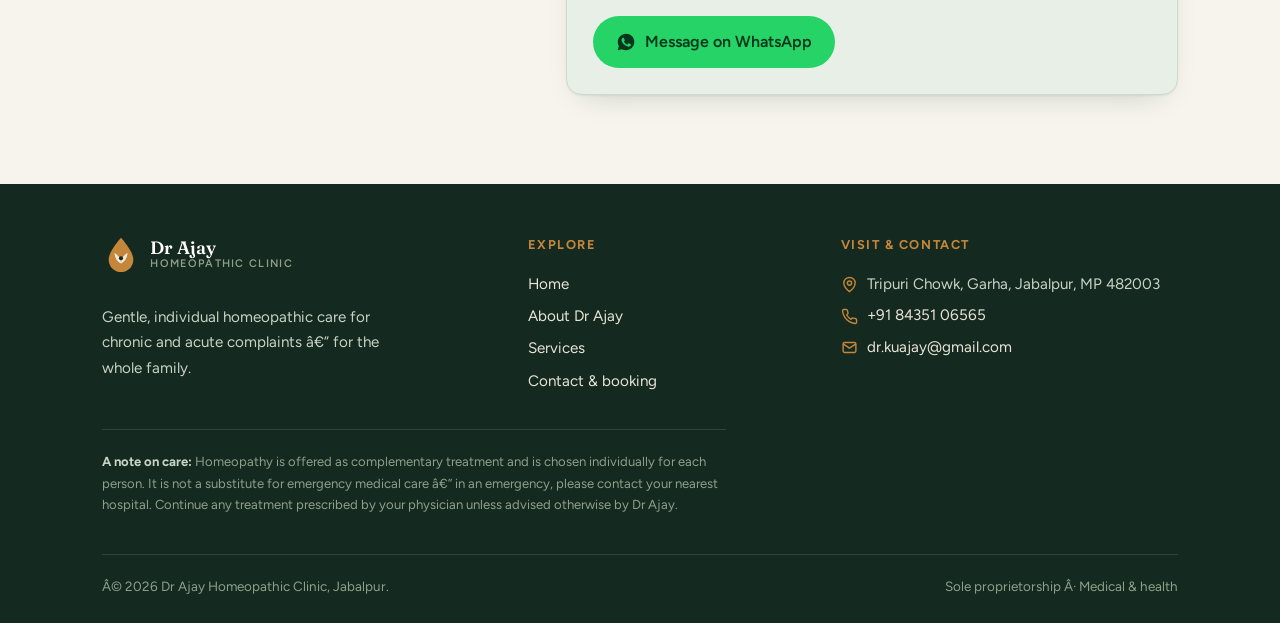
==== commit d3e84fb1: "Set live site URL for share previews and SEO" ====
--- a/about.html
+++ b/about.html
@@ -1,41 +1,41 @@
-<!DOCTYPE html>
+﻿<!DOCTYPE html>
 <html lang="en">
 <head>
 <meta charset="UTF-8" />
 <meta name="viewport" content="width=device-width, initial-scale=1.0" />
-<title>About Dr Ajay Prajapati — Dr Ajay Homeopathic Clinic, Jabalpur</title>
+<title>About Dr Ajay Prajapati â€” Dr Ajay Homeopathic Clinic, Jabalpur</title>
 <meta name="description" content="Meet Dr Ajay Prajapati and learn how consultations work at Dr Ajay Homeopathic Clinic in Garha, Jabalpur." />
 <link rel="preconnect" href="https://fonts.googleapis.com">
 <link rel="preconnect" href="https://fonts.gstatic.com" crossorigin>
 <link href="https://fonts.googleapis.com/css2?family=Fraunces:opsz,wght@9..144,400;9..144,500;9..144,600&family=Figtree:wght@400;500;600;700&display=swap" rel="stylesheet">
 <link rel="stylesheet" href="styles.css" />
-<link rel="canonical" href="https://REPLACE_WITH_YOUR_URL/about.html" />
+<link rel="canonical" href="https://https://webvortexx.github.io/dr-ajay-clinic/about.html" />
 <meta name="theme-color" content="#1E4233" />
 <link rel="icon" href="favicon.svg" type="image/svg+xml" />
 <link rel="apple-touch-icon" href="apple-touch-icon.png" />
 <meta property="og:type" content="website" />
 <meta property="og:site_name" content="Dr Ajay Homeopathic Clinic" />
-<meta property="og:title" content="About Dr Ajay Prajapati — Homeopathic Physician, Jabalpur" />
+<meta property="og:title" content="About Dr Ajay Prajapati â€” Homeopathic Physician, Jabalpur" />
 <meta property="og:description" content="Meet Dr Ajay Prajapati and see how consultations work at Dr Ajay Homeopathic Clinic in Garha, Jabalpur." />
-<meta property="og:url" content="https://REPLACE_WITH_YOUR_URL/about.html" />
-<meta property="og:image" content="https://REPLACE_WITH_YOUR_URL/og-image.png" />
+<meta property="og:url" content="https://https://webvortexx.github.io/dr-ajay-clinic/about.html" />
+<meta property="og:image" content="https://https://webvortexx.github.io/dr-ajay-clinic/og-image.png" />
 <meta property="og:image:width" content="1200" />
 <meta property="og:image:height" content="630" />
 <meta property="og:locale" content="en_IN" />
 <meta name="twitter:card" content="summary_large_image" />
-<meta name="twitter:title" content="About Dr Ajay Prajapati — Homeopathic Physician, Jabalpur" />
+<meta name="twitter:title" content="About Dr Ajay Prajapati â€” Homeopathic Physician, Jabalpur" />
 <meta name="twitter:description" content="Meet Dr Ajay Prajapati and see how consultations work at Dr Ajay Homeopathic Clinic in Garha, Jabalpur." />
-<meta name="twitter:image" content="https://REPLACE_WITH_YOUR_URL/og-image.png" />
+<meta name="twitter:image" content="https://https://webvortexx.github.io/dr-ajay-clinic/og-image.png" />
 <script type="application/ld+json">
 {
   "@context": "https://schema.org",
   "@type": "MedicalClinic",
   "name": "Dr Ajay Homeopathic Clinic",
   "description": "Gentle, individual homeopathic care for chronic and acute complaints \u2014 for the whole family.",
-  "url": "https://REPLACE_WITH_YOUR_URL/",
+  "url": "https://https://webvortexx.github.io/dr-ajay-clinic/",
   "telephone": "+91-84351-06565",
   "email": "dr.kuajay@gmail.com",
-  "image": "https://REPLACE_WITH_YOUR_URL/og-image.png",
+  "image": "https://https://webvortexx.github.io/dr-ajay-clinic/og-image.png",
   "priceRange": "\u20b9\u20b9",
   "medicalSpecialty": "Homeopathic",
   "availableService": [
@@ -103,7 +103,7 @@
 
 <header class="site-head">
   <div class="wrap">
-    <a class="brand" href="index.html" aria-label="Dr Ajay Homeopathic Clinic — home">
+    <a class="brand" href="index.html" aria-label="Dr Ajay Homeopathic Clinic â€” home">
       <svg class="brand__mark" viewBox="0 0 40 40" fill="none" aria-hidden="true">
         <path d="M20 3C20 3 7 17 7 26a13 13 0 0 0 26 0C33 17 20 3 20 3Z" fill="#1E4233"/>
         <path d="M20 30c0-5 3-9 7-11-1 6-3 9-7 11Zm0 0c0-5-3-9-7-11 1 6 3 9 7 11Z" fill="#C4863A"/>
@@ -155,11 +155,11 @@
 
     <div class="prose reveal">
       <h3>About the doctor</h3>
-      <p>Dr Ajay Prajapati has built Dr Ajay Homeopathic Clinic in Garha, Jabalpur around a simple idea: no two patients are the same, so no two treatments should be either. He takes time to understand not just your symptoms, but your routine, temperament and history — because in homeopathy, those details are what point to the right remedy.</p>
+      <p>Dr Ajay Prajapati has built Dr Ajay Homeopathic Clinic in Garha, Jabalpur around a simple idea: no two patients are the same, so no two treatments should be either. He takes time to understand not just your symptoms, but your routine, temperament and history â€” because in homeopathy, those details are what point to the right remedy.</p>
       <p>Patients of all ages visit the clinic, from children with recurring coughs and colds to adults managing long-standing skin, digestive, joint and hormonal complaints. Whether the concern is sudden or something you've lived with for years, the aim is the same: gentle, individually chosen care.</p>
 
       <h3>His approach</h3>
-      <p>Homeopathy treats the person, not only the disease. That means looking at how a complaint actually shows up in your life — when it flares, what makes it better or worse, and how it affects your sleep, energy and mood. From there, a single well-matched remedy is chosen and adjusted over follow-up visits as you improve.</p>
+      <p>Homeopathy treats the person, not only the disease. That means looking at how a complaint actually shows up in your life â€” when it flares, what makes it better or worse, and how it affects your sleep, energy and mood. From there, a single well-matched remedy is chosen and adjusted over follow-up visits as you improve.</p>
       <p>You'll always leave with a clear plan: what to take, how often, and when to come back.</p>
 
       <h3>How a consultation works</h3>
@@ -171,7 +171,7 @@
 
       <div class="card" style="margin-top:2rem; background: var(--sage); border-color: var(--sage-line);">
         <p style="margin:0 0 .8rem; font-family:var(--display); font-size:1.2rem; color:var(--pine);">Have a question before booking?</p>
-        <p style="margin:0 0 1.1rem; color:var(--ink-soft);">Message the clinic on WhatsApp — happy to help you understand whether homeopathy suits your concern.</p>
+        <p style="margin:0 0 1.1rem; color:var(--ink-soft);">Message the clinic on WhatsApp â€” happy to help you understand whether homeopathy suits your concern.</p>
         <a class="btn btn--wa" href="contact.html">
           <svg viewBox="0 0 24 24" fill="currentColor" aria-hidden="true"><path d="M12.04 2C6.58 2 2.13 6.45 2.13 11.91c0 1.75.46 3.45 1.32 4.95L2 22l5.25-1.38a9.9 9.9 0 0 0 4.79 1.22h.01c5.46 0 9.91-4.45 9.91-9.91 0-2.65-1.03-5.14-2.9-7.01A9.82 9.82 0 0 0 12.04 2Zm5.8 14.13c-.25.7-1.44 1.33-1.98 1.38-.53.05-.53.44-3.34-.7-2.8-1.14-4.6-4-4.74-4.19-.14-.19-1.15-1.53-1.15-2.92 0-1.39.73-2.07.99-2.35a1.04 1.04 0 0 1 .75-.35c.19 0 .37 0 .53.01.17.01.4-.06.62.48.25.6.85 2.08.92 2.23.07.14.12.31.02.5-.09.19-.14.31-.28.48-.14.16-.29.37-.42.49-.14.14-.28.29-.12.56.16.28.71 1.17 1.53 1.9 1.05.93 1.94 1.22 2.22 1.36.28.14.44.12.6-.07.16-.19.69-.8.87-1.08.18-.28.37-.23.62-.14.25.09 1.6.76 1.87.9.28.14.46.21.53.32.07.12.07.65-.18 1.35Z"/></svg>
           Message on WhatsApp
@@ -193,7 +193,7 @@
           </svg>
           <span class="brand__text"><span class="brand__name">Dr Ajay</span><span class="brand__sub" style="color:#8FA089">Homeopathic Clinic</span></span>
         </a>
-        <p>Gentle, individual homeopathic care for chronic and acute complaints — for the whole family.</p>
+        <p>Gentle, individual homeopathic care for chronic and acute complaints â€” for the whole family.</p>
       </div>
       <div>
         <h4>Explore</h4>
@@ -211,10 +211,10 @@
         <p class="contact-line"><svg viewBox="0 0 24 24" fill="none" stroke="currentColor" stroke-width="2"><rect x="3" y="5" width="18" height="14" rx="2"/><path d="m3 7 9 6 9-6"/></svg> <a href="mailto:dr.kuajay@gmail.com">dr.kuajay@gmail.com</a></p>
       </div>
     </div>
-    <p class="disclaimer"><b>A note on care:</b> Homeopathy is offered as complementary treatment and is chosen individually for each person. It is not a substitute for emergency medical care — in an emergency, please contact your nearest hospital. Continue any treatment prescribed by your physician unless advised otherwise by Dr Ajay.</p>
+    <p class="disclaimer"><b>A note on care:</b> Homeopathy is offered as complementary treatment and is chosen individually for each person. It is not a substitute for emergency medical care â€” in an emergency, please contact your nearest hospital. Continue any treatment prescribed by your physician unless advised otherwise by Dr Ajay.</p>
     <div class="foot-bottom">
-      <span>© <span data-year>2025</span> Dr Ajay Homeopathic Clinic, Jabalpur.</span>
-      <span>Sole proprietorship · Medical &amp; health</span>
+      <span>Â© <span data-year>2025</span> Dr Ajay Homeopathic Clinic, Jabalpur.</span>
+      <span>Sole proprietorship Â· Medical &amp; health</span>
     </div>
   </div>
 </footer>
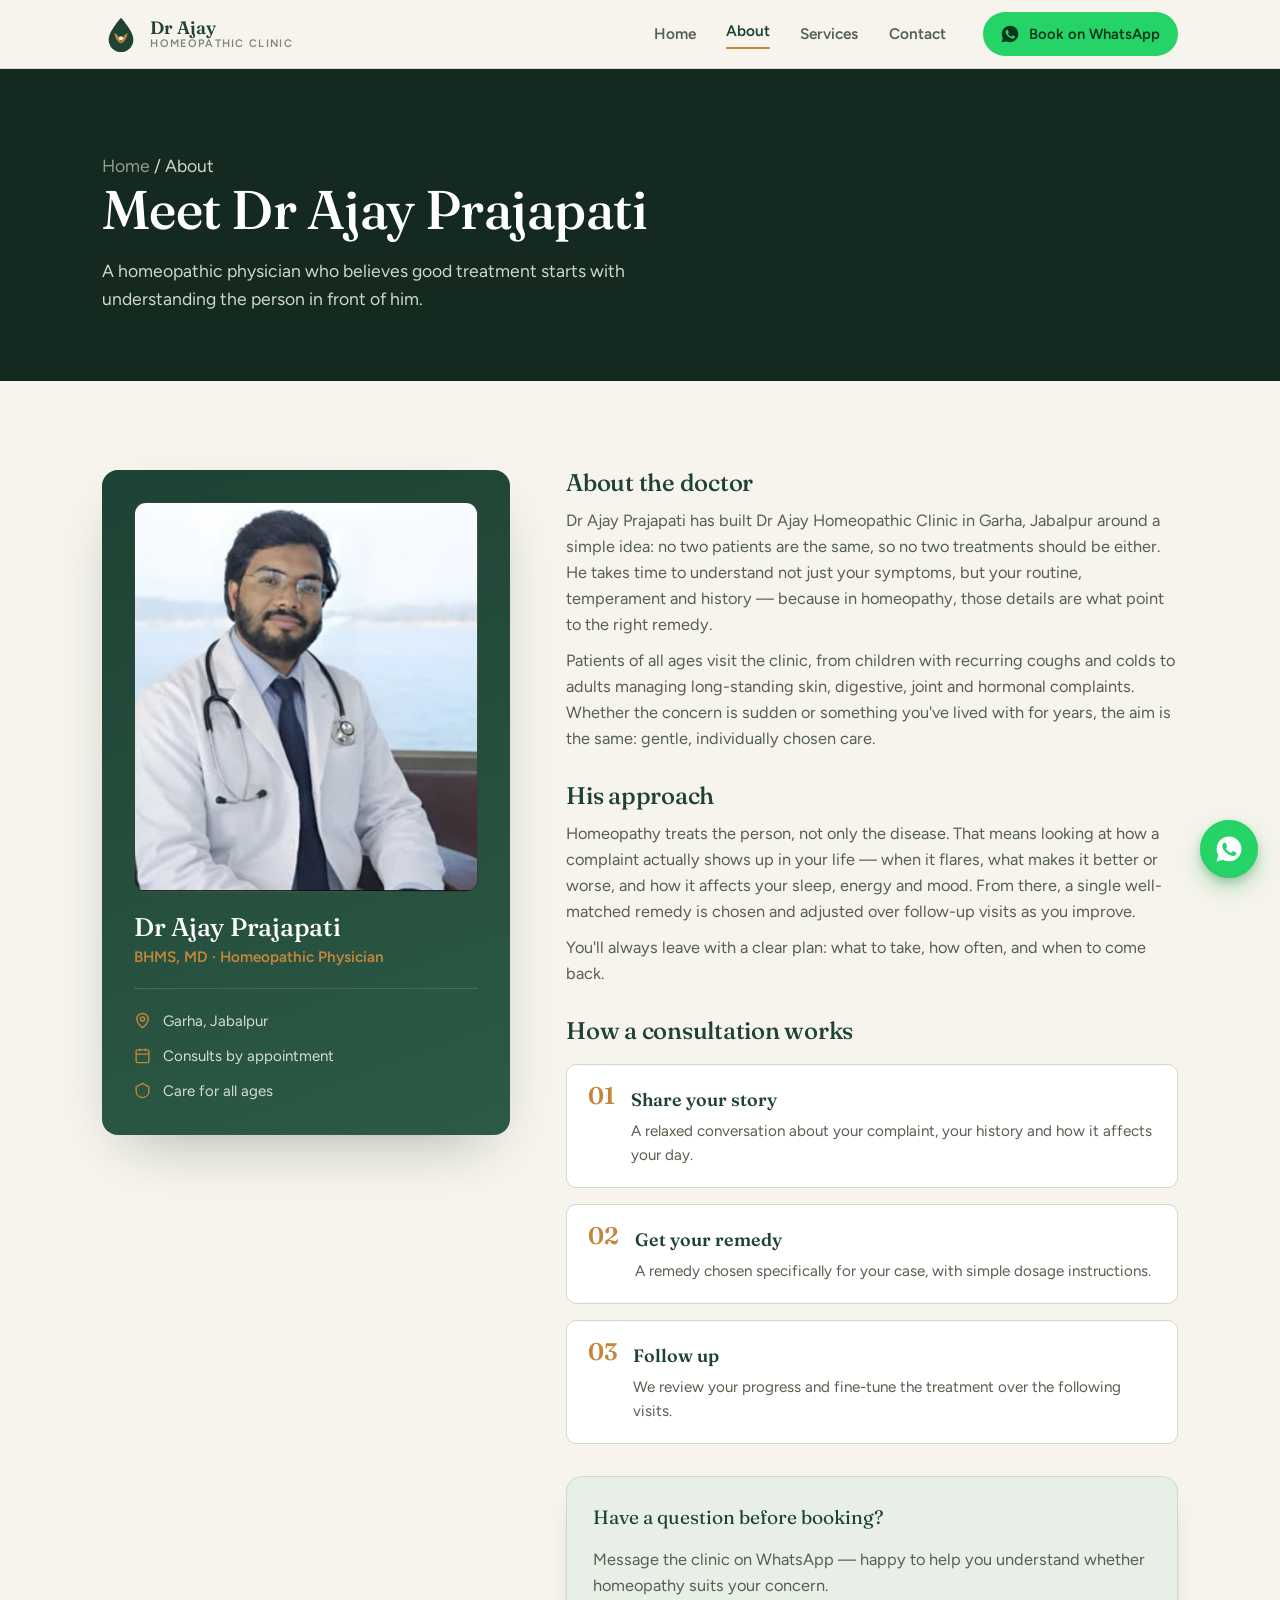
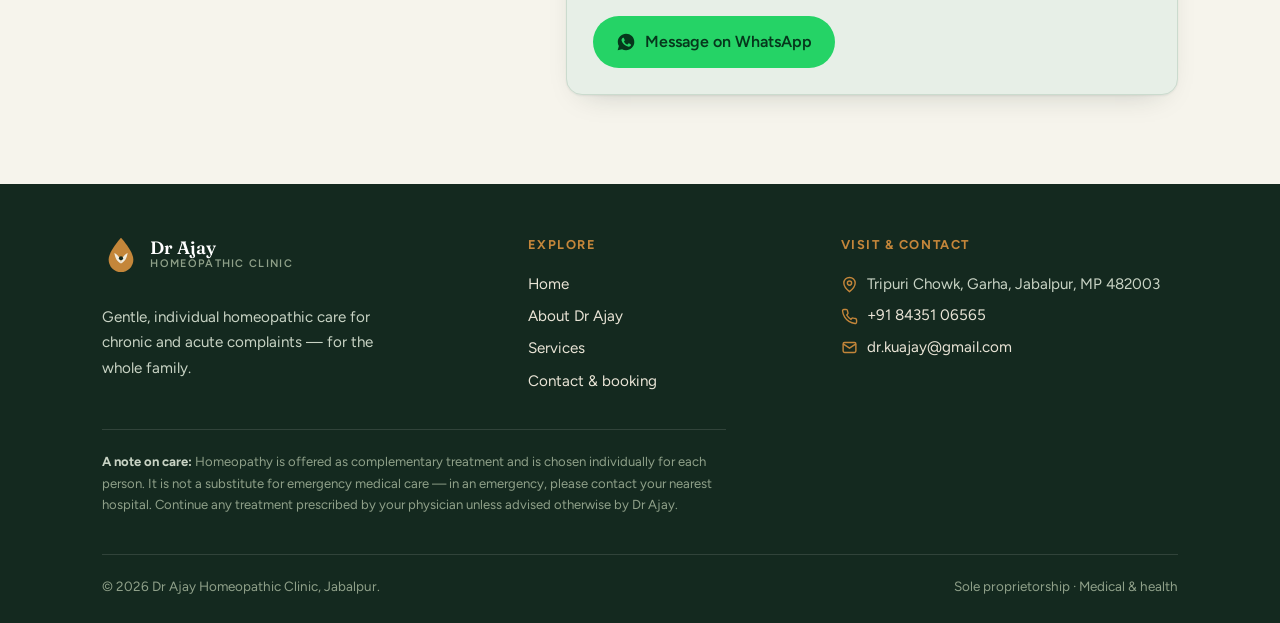
==== commit 82a3a173: "Add doctor's photo and qualifications; fix mojibake text encoding" ====
--- a/about.html
+++ b/about.html
@@ -3,39 +3,39 @@
 <head>
 <meta charset="UTF-8" />
 <meta name="viewport" content="width=device-width, initial-scale=1.0" />
-<title>About Dr Ajay Prajapati â€” Dr Ajay Homeopathic Clinic, Jabalpur</title>
+<title>About Dr Ajay Prajapati — Dr Ajay Homeopathic Clinic, Jabalpur</title>
 <meta name="description" content="Meet Dr Ajay Prajapati and learn how consultations work at Dr Ajay Homeopathic Clinic in Garha, Jabalpur." />
 <link rel="preconnect" href="https://fonts.googleapis.com">
 <link rel="preconnect" href="https://fonts.gstatic.com" crossorigin>
 <link href="https://fonts.googleapis.com/css2?family=Fraunces:opsz,wght@9..144,400;9..144,500;9..144,600&family=Figtree:wght@400;500;600;700&display=swap" rel="stylesheet">
 <link rel="stylesheet" href="styles.css" />
-<link rel="canonical" href="https://https://webvortexx.github.io/dr-ajay-clinic/about.html" />
+<link rel="canonical" href="https://webvortexx.github.io/dr-ajay-clinic/about.html" />
 <meta name="theme-color" content="#1E4233" />
 <link rel="icon" href="favicon.svg" type="image/svg+xml" />
 <link rel="apple-touch-icon" href="apple-touch-icon.png" />
 <meta property="og:type" content="website" />
 <meta property="og:site_name" content="Dr Ajay Homeopathic Clinic" />
-<meta property="og:title" content="About Dr Ajay Prajapati â€” Homeopathic Physician, Jabalpur" />
+<meta property="og:title" content="About Dr Ajay Prajapati — Homeopathic Physician, Jabalpur" />
 <meta property="og:description" content="Meet Dr Ajay Prajapati and see how consultations work at Dr Ajay Homeopathic Clinic in Garha, Jabalpur." />
-<meta property="og:url" content="https://https://webvortexx.github.io/dr-ajay-clinic/about.html" />
-<meta property="og:image" content="https://https://webvortexx.github.io/dr-ajay-clinic/og-image.png" />
+<meta property="og:url" content="https://webvortexx.github.io/dr-ajay-clinic/about.html" />
+<meta property="og:image" content="https://webvortexx.github.io/dr-ajay-clinic/og-image.png" />
 <meta property="og:image:width" content="1200" />
 <meta property="og:image:height" content="630" />
 <meta property="og:locale" content="en_IN" />
 <meta name="twitter:card" content="summary_large_image" />
-<meta name="twitter:title" content="About Dr Ajay Prajapati â€” Homeopathic Physician, Jabalpur" />
+<meta name="twitter:title" content="About Dr Ajay Prajapati — Homeopathic Physician, Jabalpur" />
 <meta name="twitter:description" content="Meet Dr Ajay Prajapati and see how consultations work at Dr Ajay Homeopathic Clinic in Garha, Jabalpur." />
-<meta name="twitter:image" content="https://https://webvortexx.github.io/dr-ajay-clinic/og-image.png" />
+<meta name="twitter:image" content="https://webvortexx.github.io/dr-ajay-clinic/og-image.png" />
 <script type="application/ld+json">
 {
   "@context": "https://schema.org",
   "@type": "MedicalClinic",
   "name": "Dr Ajay Homeopathic Clinic",
   "description": "Gentle, individual homeopathic care for chronic and acute complaints \u2014 for the whole family.",
-  "url": "https://https://webvortexx.github.io/dr-ajay-clinic/",
+  "url": "https://webvortexx.github.io/dr-ajay-clinic/",
   "telephone": "+91-84351-06565",
   "email": "dr.kuajay@gmail.com",
-  "image": "https://https://webvortexx.github.io/dr-ajay-clinic/og-image.png",
+  "image": "https://webvortexx.github.io/dr-ajay-clinic/og-image.png",
   "priceRange": "\u20b9\u20b9",
   "medicalSpecialty": "Homeopathic",
   "availableService": [
@@ -55,7 +55,7 @@
     "addressCountry": "IN"
   },
   "areaServed": "Jabalpur",
-  "founder": {"@type":"Person","name":"Dr Ajay Prajapati","jobTitle":"Homeopathic Physician"}
+  "founder": {"@type":"Person","name":"Dr Ajay Prajapati","jobTitle":"Homeopathic Physician (BHMS, MD)"}
 }
 </script>
 <style>
@@ -79,6 +79,7 @@
   display:grid; place-items:center; margin-bottom:1.3rem; border:1px solid rgba(255,255,255,.12);
 }
 .portrait__ph span{ font-family:var(--display); font-size:4rem; color: rgba(255,255,255,.45); }
+.portrait__ph img{ width:100%; height:100%; object-fit:cover; }
 .portrait h2{ color:#fff; font-size:1.6rem; }
 .portrait .role{ color:var(--amber); font-weight:600; font-size:.95rem; margin:.2rem 0 1rem; }
 .portrait .facts{ list-style:none; margin:1.2rem 0 0; padding:1.2rem 0 0; border-top:1px solid rgba(255,255,255,.14); display:flex; flex-direction:column; gap:.7rem; font-size:.94rem; color:#D6DED0;}
@@ -103,7 +104,7 @@
 
 <header class="site-head">
   <div class="wrap">
-    <a class="brand" href="index.html" aria-label="Dr Ajay Homeopathic Clinic â€” home">
+    <a class="brand" href="index.html" aria-label="Dr Ajay Homeopathic Clinic — home">
       <svg class="brand__mark" viewBox="0 0 40 40" fill="none" aria-hidden="true">
         <path d="M20 3C20 3 7 17 7 26a13 13 0 0 0 26 0C33 17 20 3 20 3Z" fill="#1E4233"/>
         <path d="M20 30c0-5 3-9 7-11-1 6-3 9-7 11Zm0 0c0-5-3-9-7-11 1 6 3 9 7 11Z" fill="#C4863A"/>
@@ -141,11 +142,10 @@
   <div class="wrap bio-grid">
     <aside class="portrait reveal">
       <div class="portrait__ph">
-        <span class="ph-tag">Add photo</span>
-        <span>A</span>
+        <img src="dr-ajay-photo.png" alt="Dr Ajay Prajapati, homeopathic physician" width="480" height="544" loading="eager" />
       </div>
       <h2>Dr Ajay Prajapati</h2>
-      <p class="role">Homeopathic Physician</p>
+      <p class="role">BHMS, MD · Homeopathic Physician</p>
       <ul class="facts">
         <li><svg viewBox="0 0 24 24" fill="none" stroke="currentColor" stroke-width="2"><path d="M20 10c0 6-8 12-8 12s-8-6-8-12a8 8 0 0 1 16 0Z"/><circle cx="12" cy="10" r="3"/></svg> Garha, Jabalpur</li>
         <li><svg viewBox="0 0 24 24" fill="none" stroke="currentColor" stroke-width="2"><rect x="3" y="4" width="18" height="18" rx="2"/><path d="M16 2v4M8 2v4M3 10h18"/></svg> Consults by appointment</li>
@@ -155,11 +155,11 @@
 
     <div class="prose reveal">
       <h3>About the doctor</h3>
-      <p>Dr Ajay Prajapati has built Dr Ajay Homeopathic Clinic in Garha, Jabalpur around a simple idea: no two patients are the same, so no two treatments should be either. He takes time to understand not just your symptoms, but your routine, temperament and history â€” because in homeopathy, those details are what point to the right remedy.</p>
+      <p>Dr Ajay Prajapati has built Dr Ajay Homeopathic Clinic in Garha, Jabalpur around a simple idea: no two patients are the same, so no two treatments should be either. He takes time to understand not just your symptoms, but your routine, temperament and history — because in homeopathy, those details are what point to the right remedy.</p>
       <p>Patients of all ages visit the clinic, from children with recurring coughs and colds to adults managing long-standing skin, digestive, joint and hormonal complaints. Whether the concern is sudden or something you've lived with for years, the aim is the same: gentle, individually chosen care.</p>
 
       <h3>His approach</h3>
-      <p>Homeopathy treats the person, not only the disease. That means looking at how a complaint actually shows up in your life â€” when it flares, what makes it better or worse, and how it affects your sleep, energy and mood. From there, a single well-matched remedy is chosen and adjusted over follow-up visits as you improve.</p>
+      <p>Homeopathy treats the person, not only the disease. That means looking at how a complaint actually shows up in your life — when it flares, what makes it better or worse, and how it affects your sleep, energy and mood. From there, a single well-matched remedy is chosen and adjusted over follow-up visits as you improve.</p>
       <p>You'll always leave with a clear plan: what to take, how often, and when to come back.</p>
 
       <h3>How a consultation works</h3>
@@ -171,7 +171,7 @@
 
       <div class="card" style="margin-top:2rem; background: var(--sage); border-color: var(--sage-line);">
         <p style="margin:0 0 .8rem; font-family:var(--display); font-size:1.2rem; color:var(--pine);">Have a question before booking?</p>
-        <p style="margin:0 0 1.1rem; color:var(--ink-soft);">Message the clinic on WhatsApp â€” happy to help you understand whether homeopathy suits your concern.</p>
+        <p style="margin:0 0 1.1rem; color:var(--ink-soft);">Message the clinic on WhatsApp — happy to help you understand whether homeopathy suits your concern.</p>
         <a class="btn btn--wa" href="contact.html">
           <svg viewBox="0 0 24 24" fill="currentColor" aria-hidden="true"><path d="M12.04 2C6.58 2 2.13 6.45 2.13 11.91c0 1.75.46 3.45 1.32 4.95L2 22l5.25-1.38a9.9 9.9 0 0 0 4.79 1.22h.01c5.46 0 9.91-4.45 9.91-9.91 0-2.65-1.03-5.14-2.9-7.01A9.82 9.82 0 0 0 12.04 2Zm5.8 14.13c-.25.7-1.44 1.33-1.98 1.38-.53.05-.53.44-3.34-.7-2.8-1.14-4.6-4-4.74-4.19-.14-.19-1.15-1.53-1.15-2.92 0-1.39.73-2.07.99-2.35a1.04 1.04 0 0 1 .75-.35c.19 0 .37 0 .53.01.17.01.4-.06.62.48.25.6.85 2.08.92 2.23.07.14.12.31.02.5-.09.19-.14.31-.28.48-.14.16-.29.37-.42.49-.14.14-.28.29-.12.56.16.28.71 1.17 1.53 1.9 1.05.93 1.94 1.22 2.22 1.36.28.14.44.12.6-.07.16-.19.69-.8.87-1.08.18-.28.37-.23.62-.14.25.09 1.6.76 1.87.9.28.14.46.21.53.32.07.12.07.65-.18 1.35Z"/></svg>
           Message on WhatsApp
@@ -193,7 +193,7 @@
           </svg>
           <span class="brand__text"><span class="brand__name">Dr Ajay</span><span class="brand__sub" style="color:#8FA089">Homeopathic Clinic</span></span>
         </a>
-        <p>Gentle, individual homeopathic care for chronic and acute complaints â€” for the whole family.</p>
+        <p>Gentle, individual homeopathic care for chronic and acute complaints — for the whole family.</p>
       </div>
       <div>
         <h4>Explore</h4>
@@ -211,10 +211,10 @@
         <p class="contact-line"><svg viewBox="0 0 24 24" fill="none" stroke="currentColor" stroke-width="2"><rect x="3" y="5" width="18" height="14" rx="2"/><path d="m3 7 9 6 9-6"/></svg> <a href="mailto:dr.kuajay@gmail.com">dr.kuajay@gmail.com</a></p>
       </div>
     </div>
-    <p class="disclaimer"><b>A note on care:</b> Homeopathy is offered as complementary treatment and is chosen individually for each person. It is not a substitute for emergency medical care â€” in an emergency, please contact your nearest hospital. Continue any treatment prescribed by your physician unless advised otherwise by Dr Ajay.</p>
+    <p class="disclaimer"><b>A note on care:</b> Homeopathy is offered as complementary treatment and is chosen individually for each person. It is not a substitute for emergency medical care — in an emergency, please contact your nearest hospital. Continue any treatment prescribed by your physician unless advised otherwise by Dr Ajay.</p>
     <div class="foot-bottom">
-      <span>Â© <span data-year>2025</span> Dr Ajay Homeopathic Clinic, Jabalpur.</span>
-      <span>Sole proprietorship Â· Medical &amp; health</span>
+      <span>© <span data-year>2025</span> Dr Ajay Homeopathic Clinic, Jabalpur.</span>
+      <span>Sole proprietorship · Medical &amp; health</span>
     </div>
   </div>
 </footer>
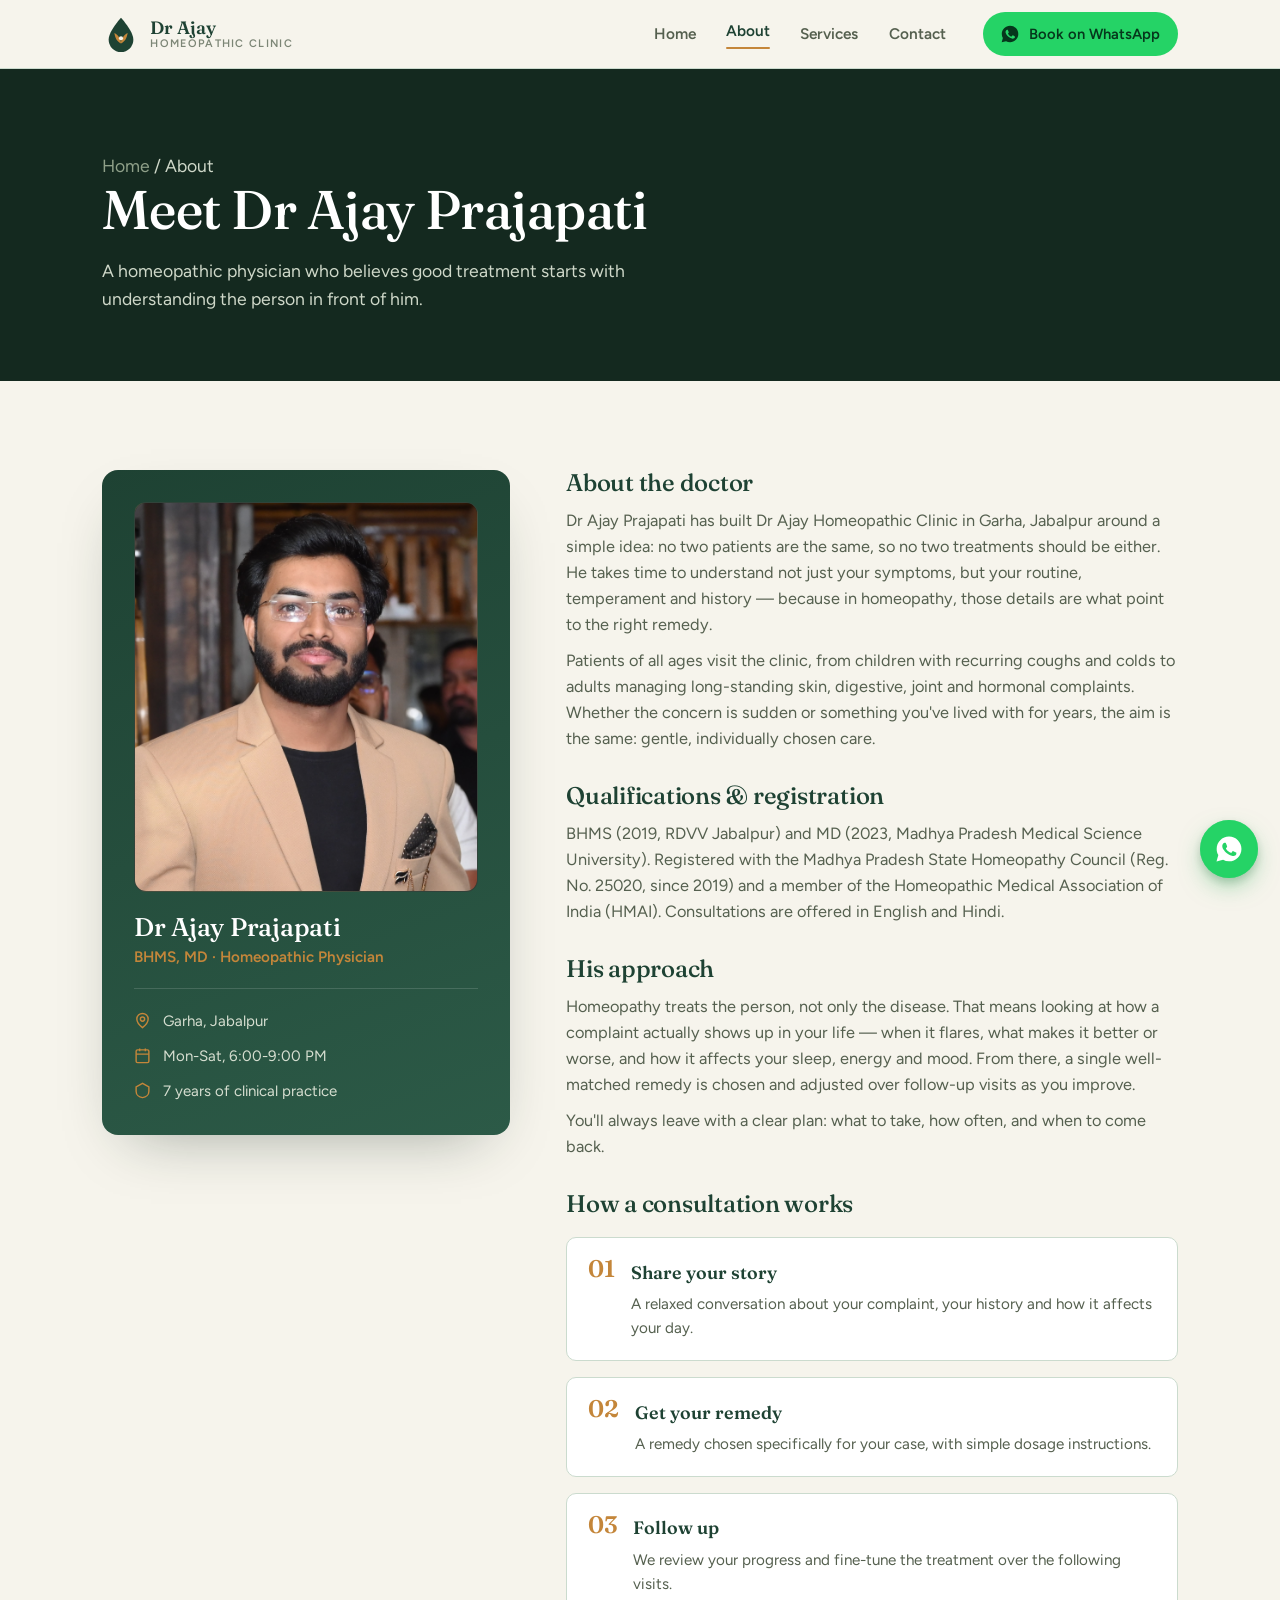
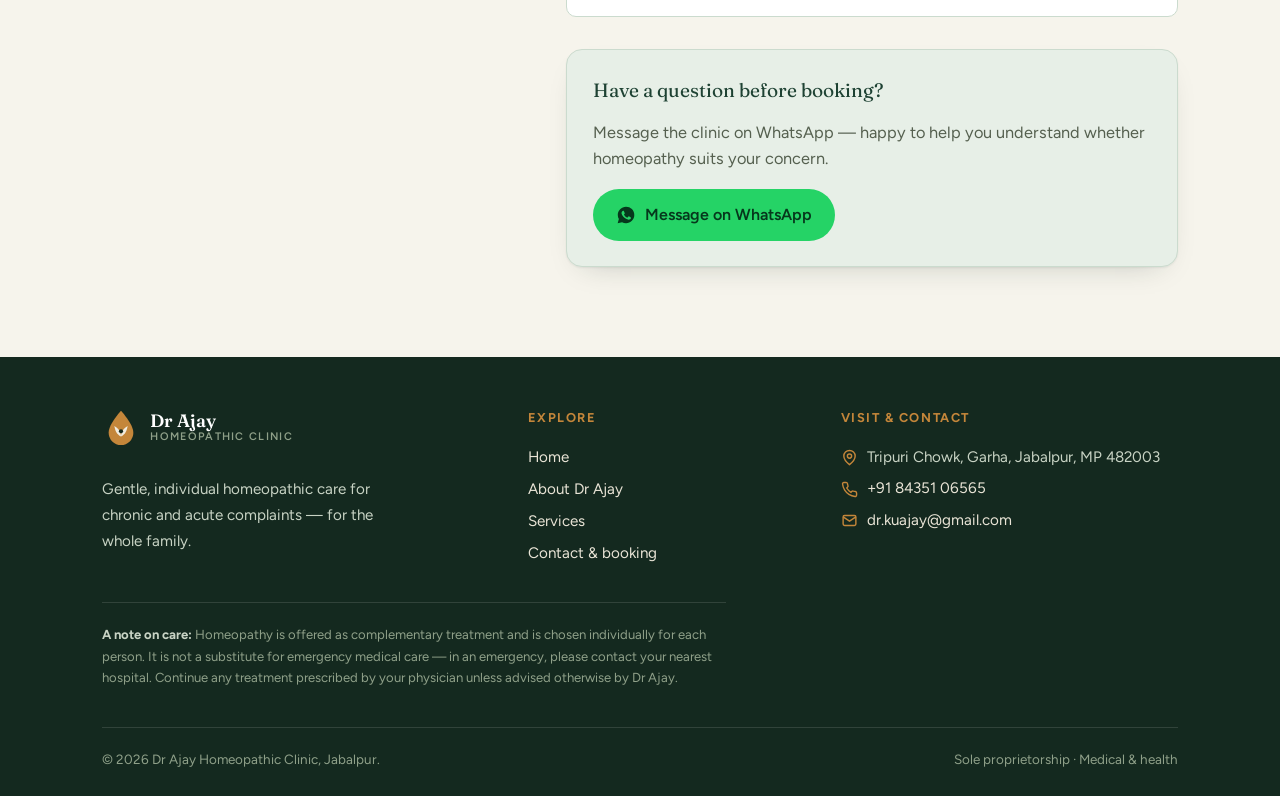
==== commit bf5605ae: "Add real doctor photo, registration number, exact qualifications and hours from Eka Care profile" ====
--- a/about.html
+++ b/about.html
@@ -55,6 +55,7 @@
     "addressCountry": "IN"
   },
   "areaServed": "Jabalpur",
+  "openingHoursSpecification": {"@type":"OpeningHoursSpecification","dayOfWeek":["Monday","Tuesday","Wednesday","Thursday","Friday","Saturday"],"opens":"18:00","closes":"21:00"},
   "founder": {"@type":"Person","name":"Dr Ajay Prajapati","jobTitle":"Homeopathic Physician (BHMS, MD)"}
 }
 </script>
@@ -142,14 +143,14 @@
   <div class="wrap bio-grid">
     <aside class="portrait reveal">
       <div class="portrait__ph">
-        <img src="dr-ajay-photo.png" alt="Dr Ajay Prajapati, homeopathic physician" width="480" height="544" loading="eager" />
+        <img src="dr-ajay-photo.jpg" alt="Dr Ajay Prajapati, homeopathic physician" width="480" height="544" loading="eager" />
       </div>
       <h2>Dr Ajay Prajapati</h2>
       <p class="role">BHMS, MD · Homeopathic Physician</p>
       <ul class="facts">
         <li><svg viewBox="0 0 24 24" fill="none" stroke="currentColor" stroke-width="2"><path d="M20 10c0 6-8 12-8 12s-8-6-8-12a8 8 0 0 1 16 0Z"/><circle cx="12" cy="10" r="3"/></svg> Garha, Jabalpur</li>
-        <li><svg viewBox="0 0 24 24" fill="none" stroke="currentColor" stroke-width="2"><rect x="3" y="4" width="18" height="18" rx="2"/><path d="M16 2v4M8 2v4M3 10h18"/></svg> Consults by appointment</li>
-        <li><svg viewBox="0 0 24 24" fill="none" stroke="currentColor" stroke-width="2"><path d="M12 2 3 7v6c0 5 3.8 8.5 9 9 5.2-.5 9-4 9-9V7l-9-5Z"/></svg> Care for all ages</li>
+        <li><svg viewBox="0 0 24 24" fill="none" stroke="currentColor" stroke-width="2"><rect x="3" y="4" width="18" height="18" rx="2"/><path d="M16 2v4M8 2v4M3 10h18"/></svg> Mon-Sat, 6:00-9:00 PM</li>
+        <li><svg viewBox="0 0 24 24" fill="none" stroke="currentColor" stroke-width="2"><path d="M12 2 3 7v6c0 5 3.8 8.5 9 9 5.2-.5 9-4 9-9V7l-9-5Z"/></svg> 7 years of clinical practice</li>
       </ul>
     </aside>
 
@@ -157,6 +158,9 @@
       <h3>About the doctor</h3>
       <p>Dr Ajay Prajapati has built Dr Ajay Homeopathic Clinic in Garha, Jabalpur around a simple idea: no two patients are the same, so no two treatments should be either. He takes time to understand not just your symptoms, but your routine, temperament and history — because in homeopathy, those details are what point to the right remedy.</p>
       <p>Patients of all ages visit the clinic, from children with recurring coughs and colds to adults managing long-standing skin, digestive, joint and hormonal complaints. Whether the concern is sudden or something you've lived with for years, the aim is the same: gentle, individually chosen care.</p>
+
+      <h3>Qualifications & registration</h3>
+      <p>BHMS (2019, RDVV Jabalpur) and MD (2023, Madhya Pradesh Medical Science University). Registered with the Madhya Pradesh State Homeopathy Council (Reg. No. 25020, since 2019) and a member of the Homeopathic Medical Association of India (HMAI). Consultations are offered in English and Hindi.</p>
 
       <h3>His approach</h3>
       <p>Homeopathy treats the person, not only the disease. That means looking at how a complaint actually shows up in your life — when it flares, what makes it better or worse, and how it affects your sleep, energy and mood. From there, a single well-matched remedy is chosen and adjusted over follow-up visits as you improve.</p>
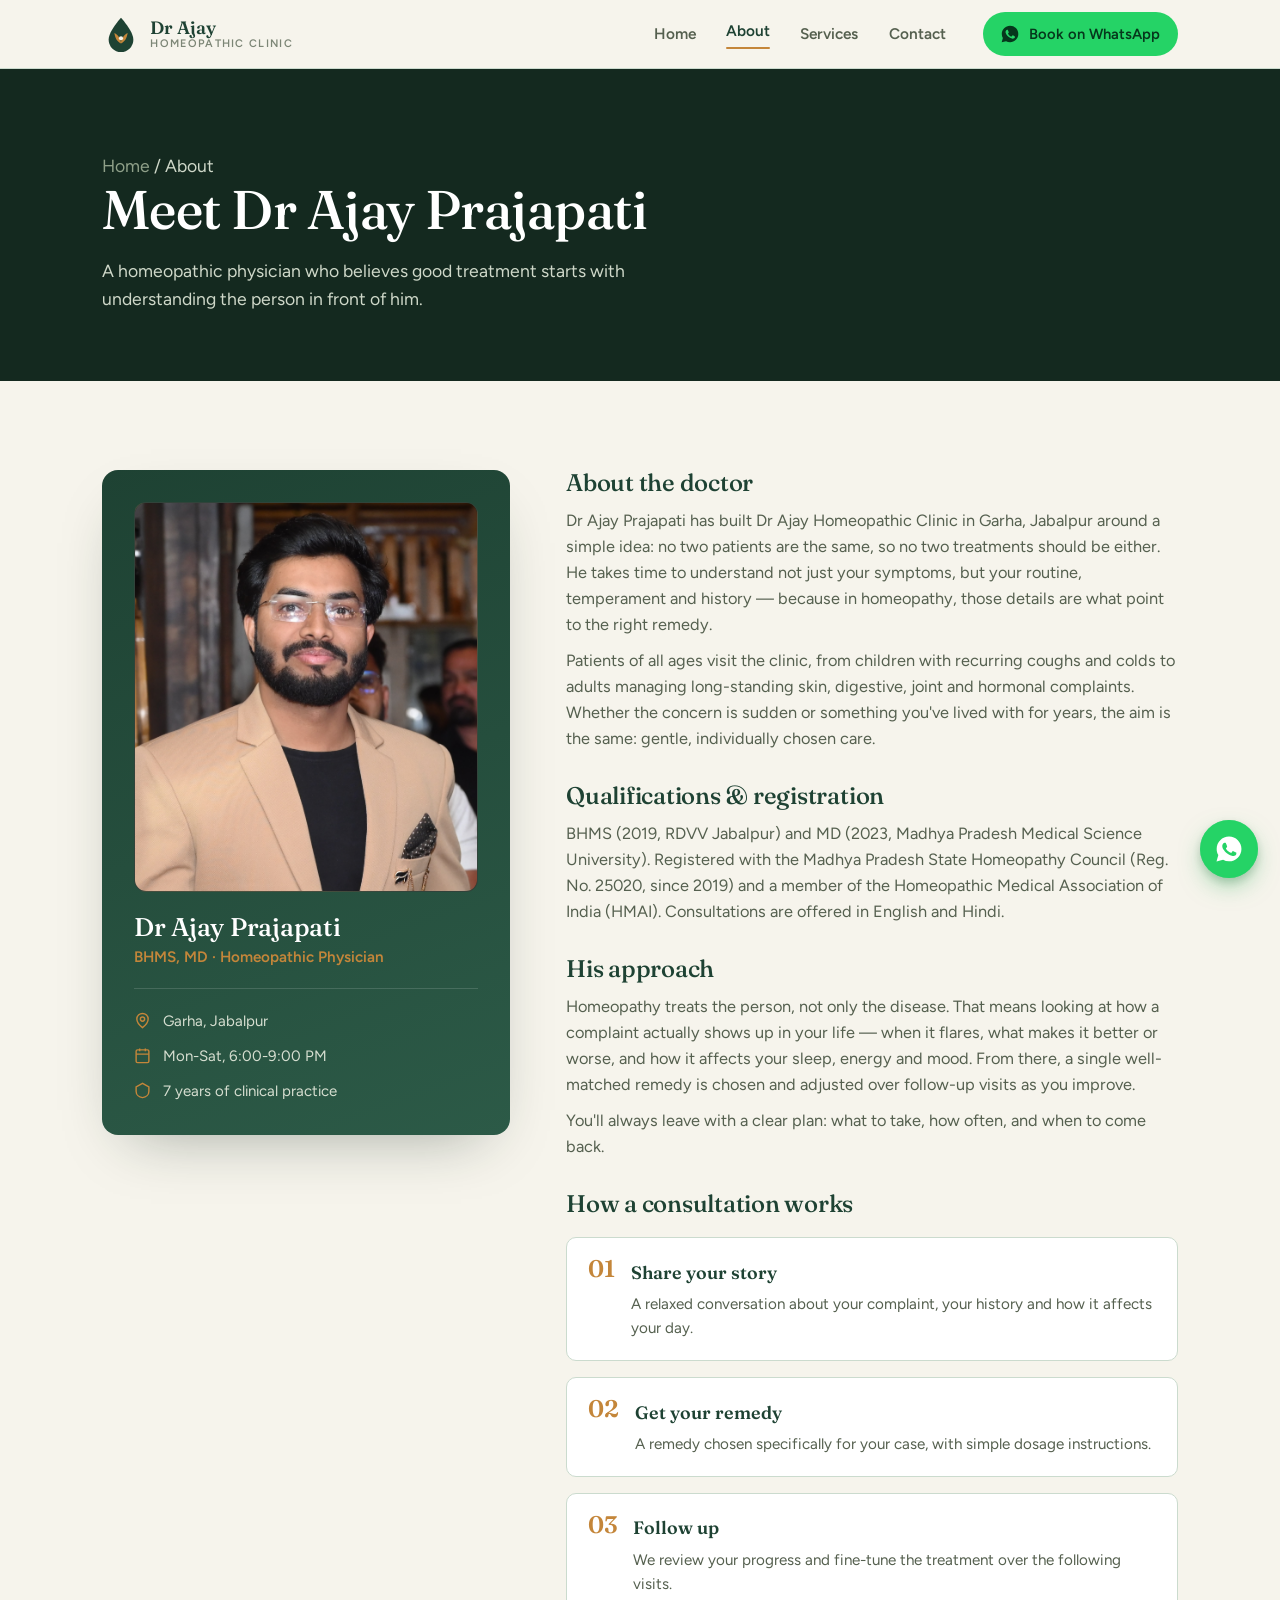
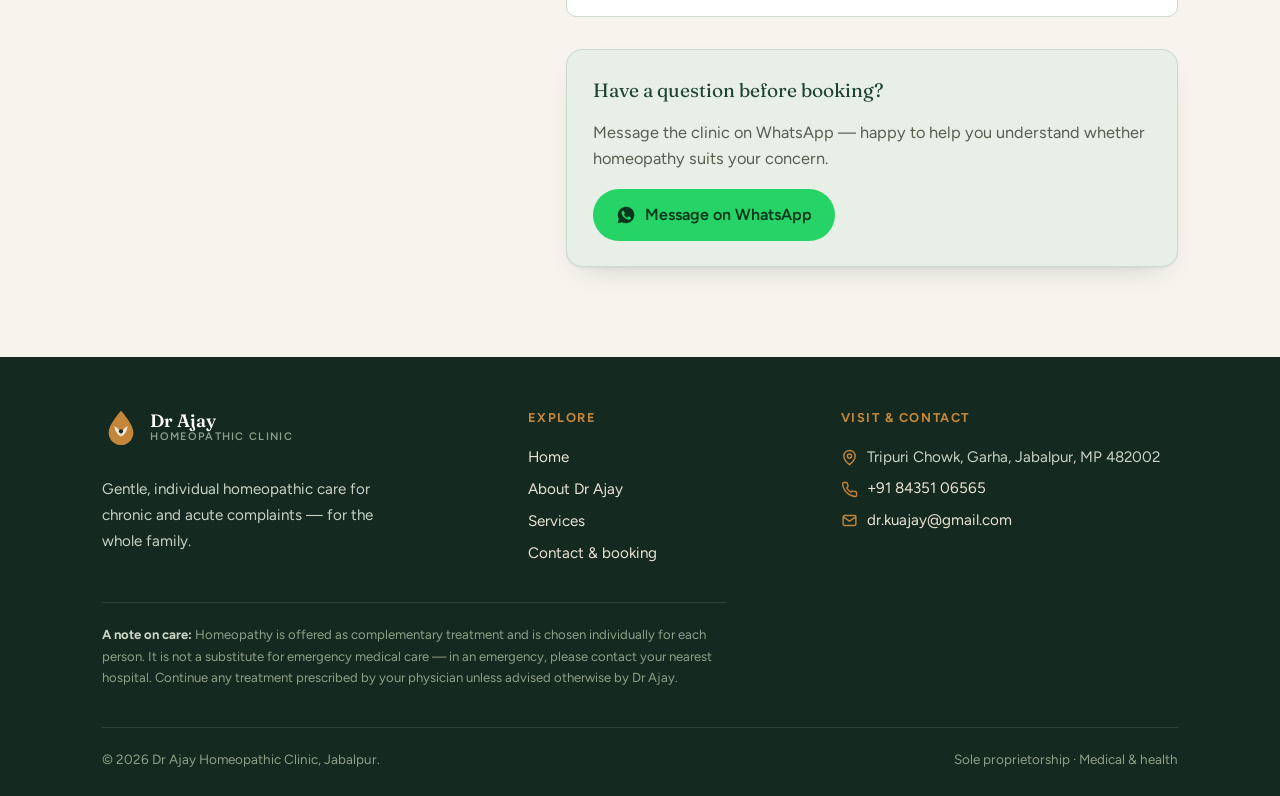
==== commit 36e37823: "Fix postal code (482002) and use full name+address for map embed" ====
--- a/about.html
+++ b/about.html
@@ -51,10 +51,13 @@
     "streetAddress": "Tripuri Chowk, Garha",
     "addressLocality": "Jabalpur",
     "addressRegion": "Madhya Pradesh",
-    "postalCode": "482003",
+    "postalCode": "482002",
     "addressCountry": "IN"
   },
   "areaServed": "Jabalpur",
+  "geo": {"@type":"GeoCoordinates","latitude":23.1565101,"longitude":79.8898925},
+  "hasMap": "https://www.google.com/maps/place/Dr+Ajay+Homeopathic+Clinic+-+Tripuri+Medicos+Jabalpur/@23.1565101,79.8898925,17z/data=!3m1!4b1!4m6!3m5!1s0x3981b1f628d982ab:0x77f20de1bff3af4f!8m2!3d23.1565101!4d79.8898925!16s%2Fg%2F11whhf89g5",
+  "sameAs": ["https://www.instagram.com/dr.ajayp"],
   "openingHoursSpecification": {"@type":"OpeningHoursSpecification","dayOfWeek":["Monday","Tuesday","Wednesday","Thursday","Friday","Saturday"],"opens":"18:00","closes":"21:00"},
   "founder": {"@type":"Person","name":"Dr Ajay Prajapati","jobTitle":"Homeopathic Physician (BHMS, MD)"}
 }
@@ -210,7 +213,7 @@
       </div>
       <div>
         <h4>Visit &amp; contact</h4>
-        <p class="contact-line"><svg viewBox="0 0 24 24" fill="none" stroke="currentColor" stroke-width="2"><path d="M20 10c0 6-8 12-8 12s-8-6-8-12a8 8 0 0 1 16 0Z"/><circle cx="12" cy="10" r="3"/></svg> Tripuri Chowk, Garha, Jabalpur, MP 482003</p>
+        <p class="contact-line"><svg viewBox="0 0 24 24" fill="none" stroke="currentColor" stroke-width="2"><path d="M20 10c0 6-8 12-8 12s-8-6-8-12a8 8 0 0 1 16 0Z"/><circle cx="12" cy="10" r="3"/></svg> Tripuri Chowk, Garha, Jabalpur, MP 482002</p>
         <p class="contact-line"><svg viewBox="0 0 24 24" fill="none" stroke="currentColor" stroke-width="2"><path d="M22 16.9v3a2 2 0 0 1-2.2 2 19.8 19.8 0 0 1-8.6-3 19.5 19.5 0 0 1-6-6 19.8 19.8 0 0 1-3-8.6A2 2 0 0 1 4.1 2h3a2 2 0 0 1 2 1.7c.1 1 .4 1.9.7 2.8a2 2 0 0 1-.5 2.1L8.1 9.9a16 16 0 0 0 6 6l1.3-1.3a2 2 0 0 1 2.1-.4c.9.3 1.8.6 2.8.7a2 2 0 0 1 1.7 2Z"/></svg> <a href="tel:+918435106565">+91 84351 06565</a></p>
         <p class="contact-line"><svg viewBox="0 0 24 24" fill="none" stroke="currentColor" stroke-width="2"><rect x="3" y="5" width="18" height="14" rx="2"/><path d="m3 7 9 6 9-6"/></svg> <a href="mailto:dr.kuajay@gmail.com">dr.kuajay@gmail.com</a></p>
       </div>
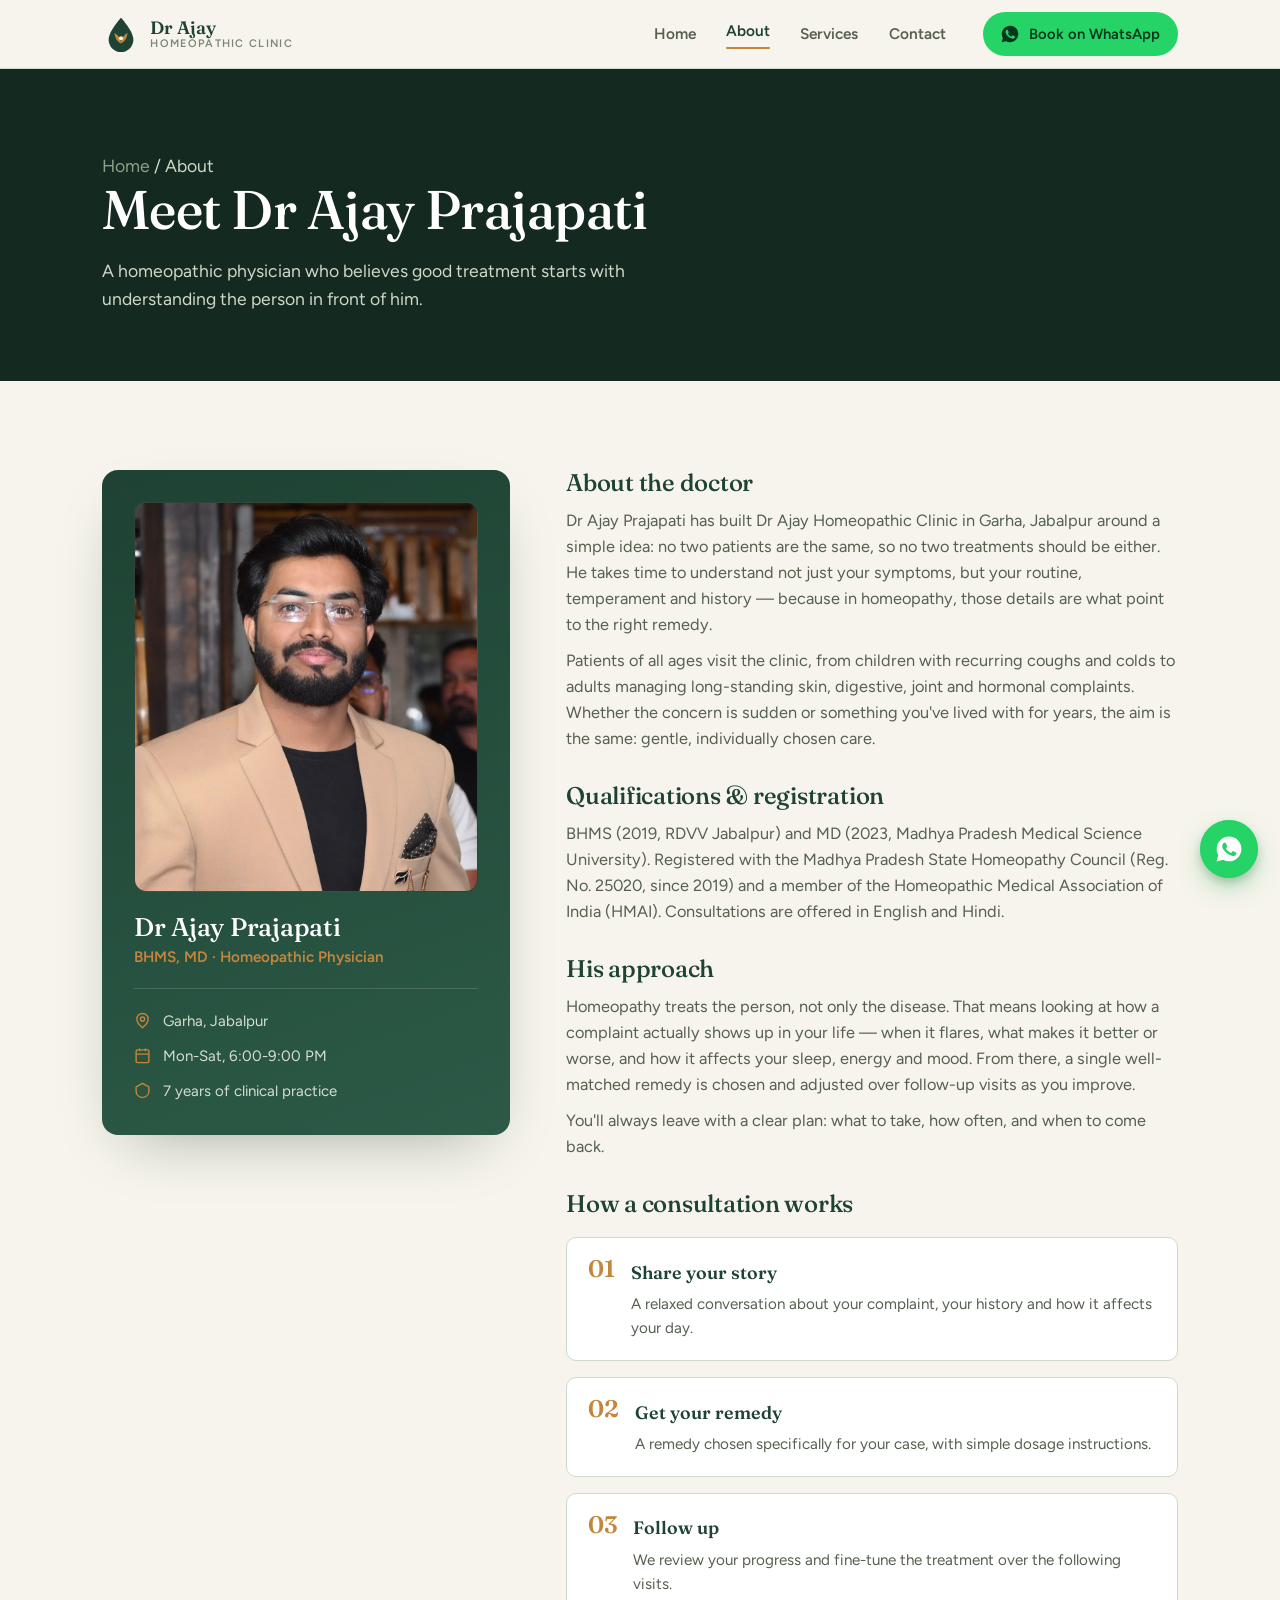
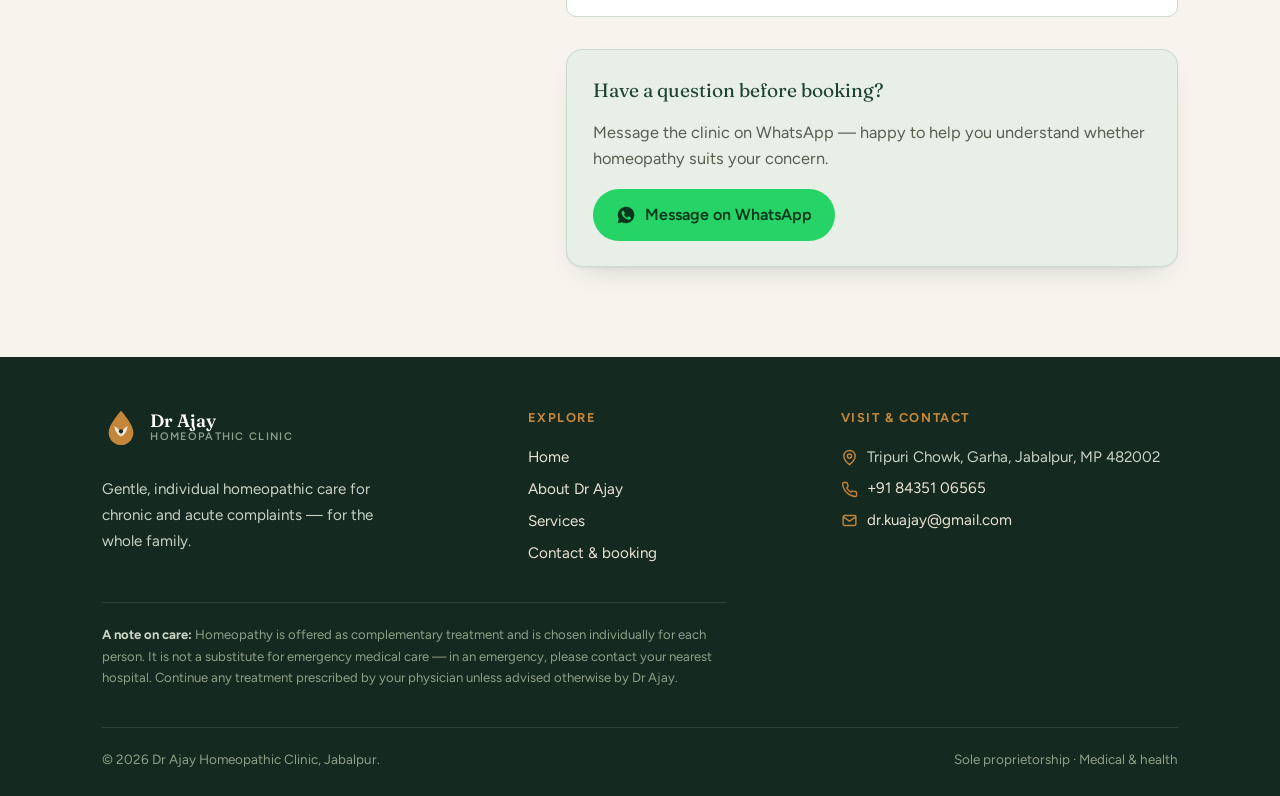
==== commit ec1290c5: "SEO: add sitemap/robots.txt, right-size doctor photo, compress share image" ====
--- a/about.html
+++ b/about.html
@@ -18,14 +18,14 @@
 <meta property="og:title" content="About Dr Ajay Prajapati — Homeopathic Physician, Jabalpur" />
 <meta property="og:description" content="Meet Dr Ajay Prajapati and see how consultations work at Dr Ajay Homeopathic Clinic in Garha, Jabalpur." />
 <meta property="og:url" content="https://webvortexx.github.io/dr-ajay-clinic/about.html" />
-<meta property="og:image" content="https://webvortexx.github.io/dr-ajay-clinic/og-image.png" />
+<meta property="og:image" content="https://webvortexx.github.io/dr-ajay-clinic/og-image.jpg" />
 <meta property="og:image:width" content="1200" />
 <meta property="og:image:height" content="630" />
 <meta property="og:locale" content="en_IN" />
 <meta name="twitter:card" content="summary_large_image" />
 <meta name="twitter:title" content="About Dr Ajay Prajapati — Homeopathic Physician, Jabalpur" />
 <meta name="twitter:description" content="Meet Dr Ajay Prajapati and see how consultations work at Dr Ajay Homeopathic Clinic in Garha, Jabalpur." />
-<meta name="twitter:image" content="https://webvortexx.github.io/dr-ajay-clinic/og-image.png" />
+<meta name="twitter:image" content="https://webvortexx.github.io/dr-ajay-clinic/og-image.jpg" />
 <script type="application/ld+json">
 {
   "@context": "https://schema.org",
@@ -35,7 +35,7 @@
   "url": "https://webvortexx.github.io/dr-ajay-clinic/",
   "telephone": "+91-84351-06565",
   "email": "dr.kuajay@gmail.com",
-  "image": "https://webvortexx.github.io/dr-ajay-clinic/og-image.png",
+  "image": "https://webvortexx.github.io/dr-ajay-clinic/og-image.jpg",
   "priceRange": "\u20b9\u20b9",
   "medicalSpecialty": "Homeopathic",
   "availableService": [
@@ -146,7 +146,7 @@
   <div class="wrap bio-grid">
     <aside class="portrait reveal">
       <div class="portrait__ph">
-        <img src="dr-ajay-photo.jpg" alt="Dr Ajay Prajapati, homeopathic physician" width="480" height="544" loading="eager" />
+        <img src="dr-ajay-photo-portrait.jpg" alt="Dr Ajay Prajapati, homeopathic physician" width="480" height="544" loading="eager" />
       </div>
       <h2>Dr Ajay Prajapati</h2>
       <p class="role">BHMS, MD · Homeopathic Physician</p>
